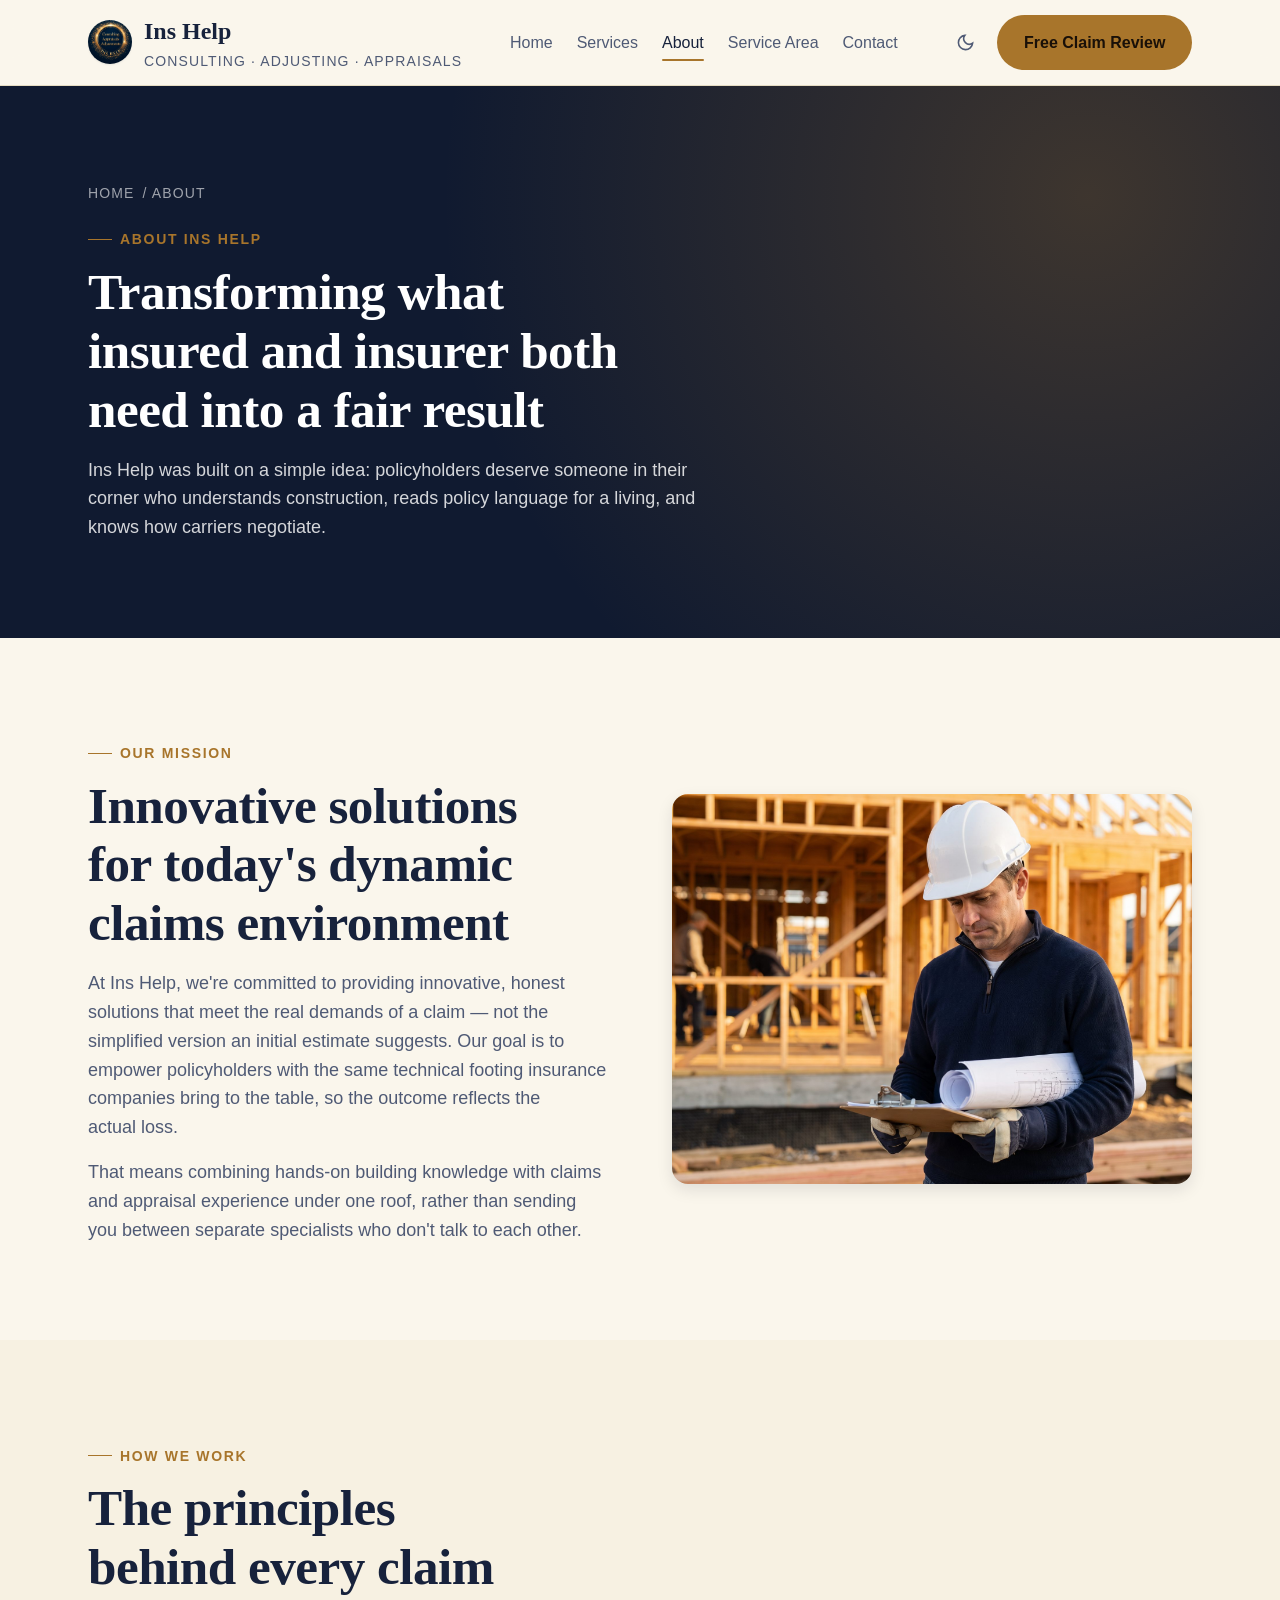
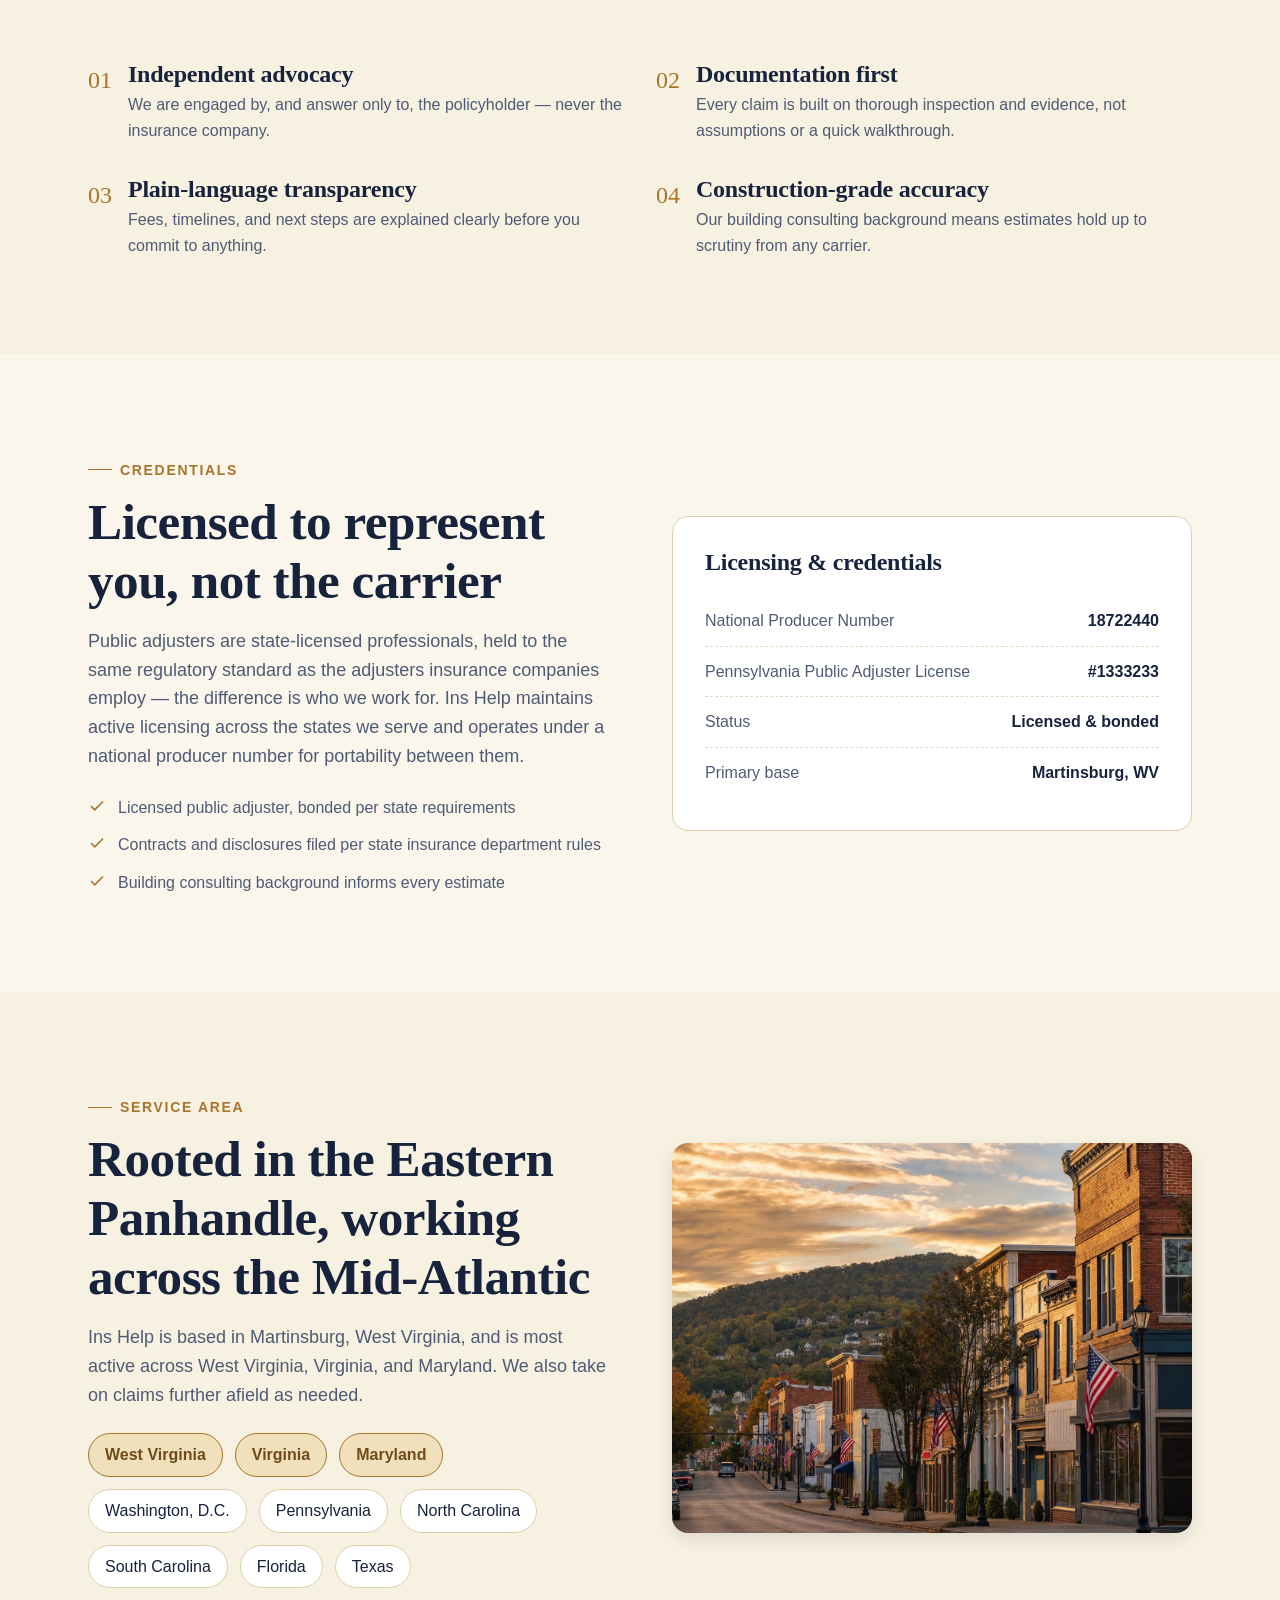
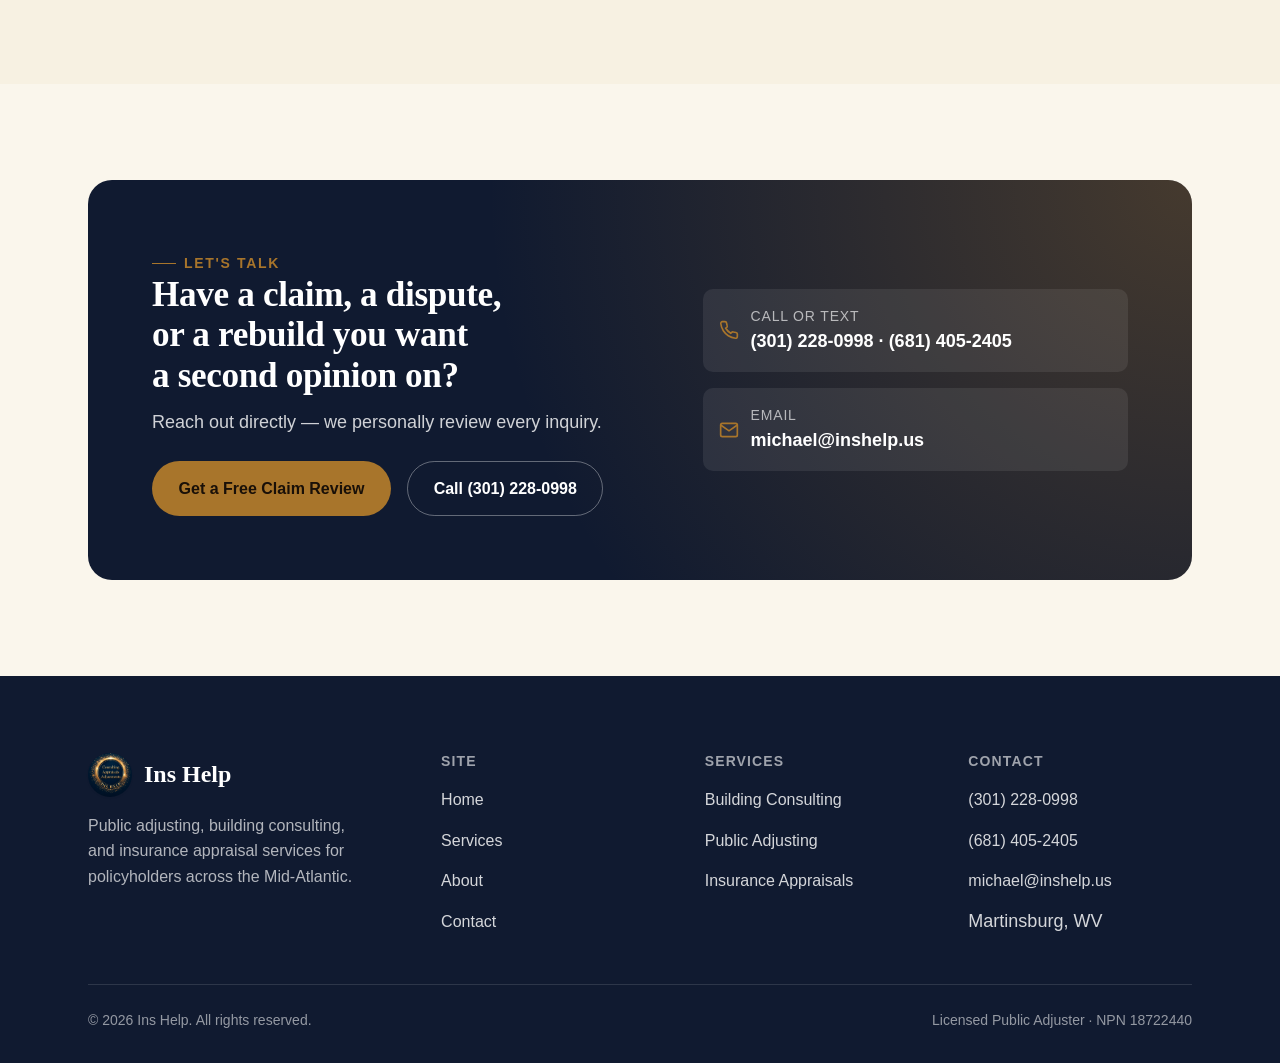
==== about.html @ 48c74c1e "Initial Ins Help site build" ====
<!doctype html>
<html lang="en">
<head>
<meta charset="UTF-8" />
<meta name="viewport" content="width=device-width, initial-scale=1.0" />
<title>About Ins Help | Public Adjuster Serving the Mid-Atlantic</title>
<meta name="description" content="Ins Help is a licensed public adjusting, building consulting, and insurance appraisal firm based in Martinsburg, WV, representing policyholders across the Mid-Atlantic." />
<link rel="icon" href="./assets/images/logo-badge.jpg" />
<link rel="preconnect" href="https://api.fontshare.com" />
<link href="https://api.fontshare.com/v2/css?f[]=zodiak@400,500,600,700&f[]=general-sans@400,500,600,700&display=swap" rel="stylesheet" />
<link rel="stylesheet" href="./base.css" />
<link rel="stylesheet" href="./style.css" />
</head>
<body>
<a class="sr-only" href="#main">Skip to content</a>

<header class="header">
  <div class="container header-inner">
    <a href="./index.html" class="brand">
      <span class="brand-mark"><img src="./assets/images/logo-badge.jpg" alt="Ins Help logo" width="44" height="44" /></span>
      <span class="brand-word">Ins Help<span>Consulting · Adjusting · Appraisals</span></span>
    </a>
    <nav class="nav" aria-label="Primary">
      <ul class="nav-links">
        <li><a href="./index.html">Home</a></li>
        <li><a href="./services.html">Services</a></li>
        <li><a href="./about.html" aria-current="page">About</a></li>
        <li><a href="./about.html#service-area">Service Area</a></li>
        <li><a href="./contact.html">Contact</a></li>
      </ul>
    </nav>
    <div class="header-actions">
      <button class="icon-btn" data-theme-toggle aria-label="Switch theme"></button>
      <a href="./contact.html" class="btn btn--primary btn--primary-desktop">Free Claim Review</a>
      <button class="icon-btn nav-toggle" data-nav-toggle aria-label="Open menu">
        <svg viewBox="0 0 24 24" fill="none" stroke="currentColor" stroke-width="2" stroke-linecap="round"><path d="M3 6h18M3 12h18M3 18h18"/></svg>
      </button>
    </div>
  </div>
</header>

<div class="mobile-panel" data-mobile-panel>
  <div class="mobile-panel-top">
    <span class="brand"><span class="brand-mark"><img src="./assets/images/logo-badge.jpg" alt="" width="44" height="44" /></span> Ins Help</span>
    <button class="icon-btn" data-mobile-close aria-label="Close menu">
      <svg viewBox="0 0 24 24" fill="none" stroke="currentColor" stroke-width="2" stroke-linecap="round"><path d="M18 6 6 18M6 6l12 12"/></svg>
    </button>
  </div>
  <a href="./index.html">Home</a>
  <a href="./services.html">Services</a>
  <a href="./about.html">About</a>
  <a href="./about.html#service-area">Service Area</a>
  <a href="./contact.html">Contact</a>
  <a href="./contact.html" class="btn btn--primary btn--block">Free Claim Review</a>
</div>

<main id="main">

  <section class="page-hero">
    <div class="container">
      <div class="breadcrumb"><a href="./index.html">Home</a> / About</div>
      <span class="eyebrow">About Ins Help</span>
      <h1>Transforming what insured and insurer both need into a fair result</h1>
      <p>Ins Help was built on a simple idea: policyholders deserve someone in their corner who understands construction, reads policy language for a living, and knows how carriers negotiate.</p>
    </div>
  </section>

  <!-- Mission -->
  <section>
    <div class="container">
      <div class="split">
        <div class="split-body" data-reveal>
          <span class="eyebrow">Our mission</span>
          <h2 class="section-title">Innovative solutions for today's dynamic claims environment</h2>
          <p class="text-muted" style="margin-top: var(--space-4);">At Ins Help, we're committed to providing innovative, honest solutions that meet the real demands of a claim — not the simplified version an initial estimate suggests. Our goal is to empower policyholders with the same technical footing insurance companies bring to the table, so the outcome reflects the actual loss.</p>
          <p class="text-muted" style="margin-top: var(--space-4);">That means combining hands-on building knowledge with claims and appraisal experience under one roof, rather than sending you between separate specialists who don't talk to each other.</p>
        </div>
        <div class="split-media" data-reveal>
          <img src="./assets/images/service-consulting.jpg" alt="Building consultant reviewing blueprints at a residential construction site" loading="lazy" />
        </div>
      </div>
    </div>
  </section>

  <!-- Values -->
  <section class="section--offset">
    <div class="container">
      <div class="section-head" data-reveal>
        <span class="eyebrow">How we work</span>
        <h2 class="section-title">The principles behind every claim</h2>
      </div>
      <div class="grid grid--2">
        <div class="value-item" data-reveal>
          <span class="num">01</span>
          <div>
            <h3 class="card-title">Independent advocacy</h3>
            <p>We are engaged by, and answer only to, the policyholder — never the insurance company.</p>
          </div>
        </div>
        <div class="value-item" data-reveal>
          <span class="num">02</span>
          <div>
            <h3 class="card-title">Documentation first</h3>
            <p>Every claim is built on thorough inspection and evidence, not assumptions or a quick walkthrough.</p>
          </div>
        </div>
        <div class="value-item" data-reveal>
          <span class="num">03</span>
          <div>
            <h3 class="card-title">Plain-language transparency</h3>
            <p>Fees, timelines, and next steps are explained clearly before you commit to anything.</p>
          </div>
        </div>
        <div class="value-item" data-reveal>
          <span class="num">04</span>
          <div>
            <h3 class="card-title">Construction-grade accuracy</h3>
            <p>Our building consulting background means estimates hold up to scrutiny from any carrier.</p>
          </div>
        </div>
      </div>
    </div>
  </section>

  <!-- Credentials -->
  <section>
    <div class="container">
      <div class="split reverse">
        <div class="split-media" data-reveal>
          <div class="credential-card">
            <h3 class="card-title">Licensing &amp; credentials</h3>
            <dl>
              <div class="credential-row"><dt>National Producer Number</dt><dd>18722440</dd></div>
              <div class="credential-row"><dt>Pennsylvania Public Adjuster License</dt><dd>#1333233</dd></div>
              <div class="credential-row"><dt>Status</dt><dd>Licensed &amp; bonded</dd></div>
              <div class="credential-row"><dt>Primary base</dt><dd>Martinsburg, WV</dd></div>
            </dl>
          </div>
        </div>
        <div class="split-body" data-reveal>
          <span class="eyebrow">Credentials</span>
          <h2 class="section-title">Licensed to represent you, not the carrier</h2>
          <p class="text-muted" style="margin-top: var(--space-4);">Public adjusters are state-licensed professionals, held to the same regulatory standard as the adjusters insurance companies employ — the difference is who we work for. Ins Help maintains active licensing across the states we serve and operates under a national producer number for portability between them.</p>
          <ul>
            <li><svg viewBox="0 0 24 24" fill="none" stroke="currentColor" stroke-width="2.2"><path d="M20 6 9 17l-5-5"/></svg> Licensed public adjuster, bonded per state requirements</li>
            <li><svg viewBox="0 0 24 24" fill="none" stroke="currentColor" stroke-width="2.2"><path d="M20 6 9 17l-5-5"/></svg> Contracts and disclosures filed per state insurance department rules</li>
            <li><svg viewBox="0 0 24 24" fill="none" stroke="currentColor" stroke-width="2.2"><path d="M20 6 9 17l-5-5"/></svg> Building consulting background informs every estimate</li>
          </ul>
        </div>
      </div>
    </div>
  </section>

  <!-- Service area -->
  <section class="section--offset" id="service-area">
    <div class="container">
      <div class="split">
        <div class="split-body" data-reveal>
          <span class="eyebrow">Service area</span>
          <h2 class="section-title">Rooted in the Eastern Panhandle, working across the Mid-Atlantic</h2>
          <p class="text-muted" style="margin-top: var(--space-4);">Ins Help is based in Martinsburg, West Virginia, and is most active across West Virginia, Virginia, and Maryland. We also take on claims further afield as needed.</p>
          <div class="area-pills" style="margin-top: var(--space-6);">
            <span class="area-pill area-pill--primary">West Virginia</span>
            <span class="area-pill area-pill--primary">Virginia</span>
            <span class="area-pill area-pill--primary">Maryland</span>
            <span class="area-pill">Washington, D.C.</span>
            <span class="area-pill">Pennsylvania</span>
            <span class="area-pill">North Carolina</span>
            <span class="area-pill">South Carolina</span>
            <span class="area-pill">Florida</span>
            <span class="area-pill">Texas</span>
          </div>
        </div>
        <div class="split-media" data-reveal>
          <img src="./assets/images/about-town.jpg" alt="Historic Main Street in the Eastern Panhandle of West Virginia at golden hour" loading="lazy" />
        </div>
      </div>
    </div>
  </section>

  <!-- CTA banner -->
  <section>
    <div class="container">
      <div class="cta-banner" data-reveal>
        <div>
          <span class="eyebrow">Let's talk</span>
          <h2>Have a claim, a dispute, or a rebuild you want a second opinion on?</h2>
          <p>Reach out directly — we personally review every inquiry.</p>
          <div class="cta-actions">
            <a href="./contact.html" class="btn btn--primary">Get a Free Claim Review</a>
            <a href="tel:+13012280998" class="btn btn--on-dark">Call (301) 228-0998</a>
          </div>
        </div>
        <div class="cta-contacts">
          <div class="cta-contact">
            <svg viewBox="0 0 24 24" fill="none" stroke="currentColor" stroke-width="2"><path d="M22 16.92v3a2 2 0 0 1-2.18 2 19.8 19.8 0 0 1-8.63-3.07 19.5 19.5 0 0 1-6-6 19.8 19.8 0 0 1-3.07-8.67A2 2 0 0 1 4.11 2h3a2 2 0 0 1 2 1.72c.13 1 .36 1.98.68 2.92a2 2 0 0 1-.45 2.11L8.09 9.91a16 16 0 0 0 6 6l1.16-1.16a2 2 0 0 1 2.11-.45c.94.32 1.92.55 2.92.68A2 2 0 0 1 22 16.92Z"/></svg>
            <div><div class="lbl">Call or text</div><div class="val">(301) 228-0998 · (681) 405-2405</div></div>
          </div>
          <div class="cta-contact">
            <svg viewBox="0 0 24 24" fill="none" stroke="currentColor" stroke-width="2"><rect x="2" y="4" width="20" height="16" rx="2"/><path d="m22 6-10 7L2 6"/></svg>
            <div><div class="lbl">Email</div><div class="val">michael@inshelp.us</div></div>
          </div>
        </div>
      </div>
    </div>
  </section>

</main>

<footer class="footer">
  <div class="container">
    <div class="footer-grid">
      <div class="footer-brand">
        <span class="brand"><span class="brand-mark"><img src="./assets/images/logo-badge.jpg" alt="" width="44" height="44" /></span> Ins Help</span>
        <p>Public adjusting, building consulting, and insurance appraisal services for policyholders across the Mid-Atlantic.</p>
      </div>
      <div>
        <h4>Site</h4>
        <ul>
          <li><a href="./index.html">Home</a></li>
          <li><a href="./services.html">Services</a></li>
          <li><a href="./about.html">About</a></li>
          <li><a href="./contact.html">Contact</a></li>
        </ul>
      </div>
      <div>
        <h4>Services</h4>
        <ul>
          <li><a href="./services.html#consulting">Building Consulting</a></li>
          <li><a href="./services.html#adjusting">Public Adjusting</a></li>
          <li><a href="./services.html#appraisals">Insurance Appraisals</a></li>
        </ul>
      </div>
      <div>
        <h4>Contact</h4>
        <ul>
          <li><a href="tel:+13012280998">(301) 228-0998</a></li>
          <li><a href="tel:+16814052405">(681) 405-2405</a></li>
          <li><a href="mailto:michael@inshelp.us">michael@inshelp.us</a></li>
          <li>Martinsburg, WV</li>
        </ul>
      </div>
    </div>
    <div class="footer-bottom">
      <span>© <span data-year></span> Ins Help. All rights reserved.</span>
      <span>Licensed Public Adjuster · NPN 18722440</span>
    </div>
  </div>
</footer>

<script src="./app.js"></script>
</body>
</html>
---- base.css ----
/* base.css — reset + foundational element rules */
*,
*::before,
*::after {
  box-sizing: border-box;
  margin: 0;
  padding: 0;
}

html {
  -moz-text-size-adjust: none;
  -webkit-text-size-adjust: none;
  text-size-adjust: none;
  -webkit-font-smoothing: antialiased;
  -moz-osx-font-smoothing: grayscale;
  text-rendering: optimizeLegibility;
  scroll-behavior: smooth;
  hanging-punctuation: first last;
  scroll-padding-top: var(--space-24);
}

body {
  min-height: 100dvh;
  line-height: 1.6;
  font-family: var(--font-body, sans-serif);
  font-size: var(--text-base);
  color: var(--color-text);
  background-color: var(--color-bg);
}

img,
picture,
video,
canvas,
svg {
  display: block;
  max-width: 100%;
  height: auto;
}
ul[role='list'],
ol[role='list'] {
  list-style: none;
}
input,
button,
textarea,
select {
  font: inherit;
  color: inherit;
}

h1,
h2,
h3,
h4,
h5,
h6 {
  text-wrap: balance;
  line-height: 1.15;
}
p,
li,
figcaption {
  text-wrap: pretty;
}

::selection {
  background: oklch(from var(--color-primary) l c h / 0.25);
  color: var(--color-text);
}

:focus-visible {
  outline: 2px solid var(--color-primary);
  outline-offset: 3px;
  border-radius: var(--radius-sm);
}

@media (prefers-reduced-motion: reduce) {
  *,
  *::before,
  *::after {
    animation-duration: 0.01ms !important;
    animation-iteration-count: 1 !important;
    transition-duration: 0.01ms !important;
    scroll-behavior: auto !important;
  }
}

button {
  cursor: pointer;
  background: none;
  border: none;
}
table {
  border-collapse: collapse;
  width: 100%;
}

a,
button,
[role='button'],
[role='link'],
input,
textarea,
select {
  transition:
    color var(--transition-interactive),
    background var(--transition-interactive),
    border-color var(--transition-interactive),
    box-shadow var(--transition-interactive);
}

.sr-only {
  position: absolute;
  width: 1px;
  height: 1px;
  padding: 0;
  margin: -1px;
  overflow: hidden;
  clip: rect(0, 0, 0, 0);
  white-space: nowrap;
  border-width: 0;
}
---- style.css ----
/* ==========================================================================
   Ins Help — Design Tokens
   ========================================================================== */

:root {
  /* Type scale */
  --text-xs: clamp(0.75rem, 0.7rem + 0.25vw, 0.875rem);
  --text-sm: clamp(0.875rem, 0.8rem + 0.35vw, 1rem);
  --text-base: clamp(1rem, 0.95rem + 0.25vw, 1.125rem);
  --text-lg: clamp(1.125rem, 1rem + 0.75vw, 1.5rem);
  --text-xl: clamp(1.5rem, 1.2rem + 1.25vw, 2.25rem);
  --text-2xl: clamp(2rem, 1.2rem + 2.5vw, 3.25rem);
  --text-3xl: clamp(2.5rem, 1rem + 4vw, 4.5rem);
  --text-hero: clamp(2.75rem, 1rem + 5.5vw, 5.5rem);

  /* Spacing (4px system) */
  --space-1: 0.25rem;
  --space-2: 0.5rem;
  --space-3: 0.75rem;
  --space-4: 1rem;
  --space-5: 1.25rem;
  --space-6: 1.5rem;
  --space-8: 2rem;
  --space-10: 2.5rem;
  --space-12: 3rem;
  --space-16: 4rem;
  --space-20: 5rem;
  --space-24: 6rem;
  --space-32: 8rem;

  --radius-sm: 0.375rem;
  --radius-md: 0.625rem;
  --radius-lg: 1rem;
  --radius-xl: 1.5rem;
  --radius-full: 9999px;

  --transition-interactive: 180ms cubic-bezier(0.16, 1, 0.3, 1);
  --ease-out: cubic-bezier(0.16, 1, 0.3, 1);

  --content-narrow: 640px;
  --content-default: 960px;
  --content-wide: 1200px;
  --content-full: 100%;

  --font-display: 'Zodiak', 'Georgia', serif;
  --font-body: 'General Sans', 'Helvetica Neue', sans-serif;
}

/* ---------- Light mode (default) — warm cream + navy + gold ---------- */
:root,
[data-theme='light'] {
  --color-bg: #faf6ec;
  --color-surface: #ffffff;
  --color-surface-2: #f7f1e2;
  --color-surface-offset: #f1e9d5;
  --color-surface-offset-2: #ebe1c8;
  --color-surface-dynamic: #e3d8b9;
  --color-divider: #e6dcc2;
  --color-border: #ddd0ac;

  --color-text: #17223c;
  --color-text-muted: #4f5a75;
  --color-text-faint: #94a0ba;
  --color-text-inverse: #faf6ec;

  --color-navy: #101a30;
  --color-navy-2: #16233f;
  --color-navy-soft: #223256;

  --color-primary: #a8752b;
  --color-primary-hover: #8b5f20;
  --color-primary-active: #6f4b19;
  --color-primary-highlight: #f0e0bc;

  --color-success: #3f7a4c;
  --color-success-highlight: #d7e6d5;
  --color-warning: #a1531f;
  --color-warning-highlight: #ecdac6;
  --color-error: #a13131;
  --color-error-highlight: #ecd2d2;

  --shadow-sm: 0 1px 2px oklch(0.2 0.03 260 / 0.08);
  --shadow-md: 0 6px 16px oklch(0.2 0.03 260 / 0.1);
  --shadow-lg: 0 16px 40px oklch(0.15 0.03 260 / 0.16);
}

/* ---------- Dark mode ---------- */
[data-theme='dark'] {
  --color-bg: #0d1424;
  --color-surface: #131c31;
  --color-surface-2: #17213a;
  --color-surface-offset: #1c2740;
  --color-surface-offset-2: #212c47;
  --color-surface-dynamic: #2a3557;
  --color-divider: #263250;
  --color-border: #2e3b5c;

  --color-text: #ece5d2;
  --color-text-muted: #a7b0c9;
  --color-text-faint: #6c7594;
  --color-text-inverse: #101a30;

  --color-navy: #0a1120;
  --color-navy-2: #0f1830;
  --color-navy-soft: #1a2646;

  --color-primary: #dcac52;
  --color-primary-hover: #e9bf70;
  --color-primary-active: #f3d18b;
  --color-primary-highlight: #3a3320;

  --color-success: #7fbb84;
  --color-success-highlight: #223423;
  --color-warning: #d68f56;
  --color-warning-highlight: #3a2a1b;
  --color-error: #d9807f;
  --color-error-highlight: #3a2222;

  --shadow-sm: 0 1px 2px oklch(0 0 0 / 0.3);
  --shadow-md: 0 6px 16px oklch(0 0 0 / 0.35);
  --shadow-lg: 0 20px 48px oklch(0 0 0 / 0.5);
}

@media (prefers-color-scheme: dark) {
  :root:not([data-theme='light']) {
    --color-bg: #0d1424;
    --color-surface: #131c31;
    --color-surface-2: #17213a;
    --color-surface-offset: #1c2740;
    --color-surface-offset-2: #212c47;
    --color-surface-dynamic: #2a3557;
    --color-divider: #263250;
    --color-border: #2e3b5c;
    --color-text: #ece5d2;
    --color-text-muted: #a7b0c9;
    --color-text-faint: #6c7594;
    --color-text-inverse: #101a30;
    --color-navy: #0a1120;
    --color-navy-2: #0f1830;
    --color-navy-soft: #1a2646;
    --color-primary: #dcac52;
    --color-primary-hover: #e9bf70;
    --color-primary-active: #f3d18b;
    --color-primary-highlight: #3a3320;
    --shadow-sm: 0 1px 2px oklch(0 0 0 / 0.3);
    --shadow-md: 0 6px 16px oklch(0 0 0 / 0.35);
    --shadow-lg: 0 20px 48px oklch(0 0 0 / 0.5);
  }
}

/* ==========================================================================
   Base typography
   ========================================================================== */

body {
  background-color: var(--color-bg);
  color: var(--color-text);
}

h1,
h2,
h3 {
  font-family: var(--font-display);
  color: var(--color-text);
  font-weight: 550;
  letter-spacing: -0.01em;
}

.eyebrow {
  display: inline-flex;
  align-items: center;
  gap: var(--space-2);
  font-size: var(--text-xs);
  font-weight: 600;
  letter-spacing: 0.12em;
  text-transform: uppercase;
  color: var(--color-primary);
}
.eyebrow::before {
  content: '';
  width: 1.5rem;
  height: 1px;
  background: var(--color-primary);
}

p {
  max-width: 62ch;
}

.text-muted {
  color: var(--color-text-muted);
}

a {
  color: inherit;
  text-decoration: none;
}

.container {
  width: 100%;
  max-width: var(--content-wide);
  margin-inline: auto;
  padding-inline: clamp(var(--space-5), 5vw, var(--space-12));
}

.container--narrow {
  max-width: var(--content-default);
}

section {
  padding-block: clamp(var(--space-16), 8vw, var(--space-24));
}

.section-head {
  max-width: 44rem;
  margin-bottom: clamp(var(--space-10), 5vw, var(--space-16));
}
.section-head--center {
  margin-inline: auto;
  text-align: center;
}

h2.section-title {
  font-size: var(--text-2xl);
  margin-top: var(--space-3);
}

h3.card-title {
  font-size: var(--text-lg);
  font-family: var(--font-display);
}

/* ==========================================================================
   Buttons
   ========================================================================== */

.btn {
  display: inline-flex;
  align-items: center;
  justify-content: center;
  gap: var(--space-2);
  padding: 0.85rem 1.6rem;
  border-radius: var(--radius-full);
  font-size: var(--text-sm);
  font-weight: 600;
  white-space: nowrap;
  border: 1px solid transparent;
  min-height: 44px;
}

.btn--primary {
  background: var(--color-primary);
  color: #191008;
}
.btn--primary:hover {
  background: var(--color-primary-hover);
  color: #fff;
}

.btn--ghost {
  background: transparent;
  border-color: color-mix(in oklab, var(--color-text) 25%, transparent);
  color: var(--color-text);
}
.btn--ghost:hover {
  background: color-mix(in oklab, var(--color-text) 6%, transparent);
  border-color: var(--color-text);
}

.btn--on-dark {
  border-color: color-mix(in oklab, #fff 35%, transparent);
  color: #fff;
}
.btn--on-dark:hover {
  background: color-mix(in oklab, #fff 12%, transparent);
  border-color: #fff;
}

.btn--block {
  width: 100%;
}

/* ==========================================================================
   Header
   ========================================================================== */

.header {
  position: sticky;
  top: 0;
  z-index: 50;
  background: color-mix(in oklab, var(--color-bg) 88%, transparent);
  backdrop-filter: blur(14px);
  border-bottom: 1px solid var(--color-divider);
  transition:
    transform 0.3s var(--ease-out),
    box-shadow 0.3s var(--ease-out);
}
.header--hidden {
  transform: translateY(-100%);
}
.header--scrolled {
  box-shadow: var(--shadow-sm);
}

.header-inner {
  display: flex;
  align-items: center;
  justify-content: space-between;
  gap: var(--space-6);
  padding-block: var(--space-3);
}

.brand {
  display: flex;
  align-items: center;
  gap: var(--space-3);
  font-family: var(--font-display);
  font-weight: 600;
  font-size: var(--text-lg);
  flex-shrink: 0;
}
.brand-mark {
  width: 44px;
  height: 44px;
  border-radius: 50%;
  overflow: hidden;
  flex-shrink: 0;
  box-shadow: var(--shadow-sm);
}
.brand-mark img {
  width: 100%;
  height: 100%;
  object-fit: cover;
}
.brand-word span {
  display: block;
  font-family: var(--font-body);
  font-weight: 500;
  font-size: var(--text-xs);
  letter-spacing: 0.08em;
  text-transform: uppercase;
  color: var(--color-text-muted);
}

.nav {
  display: flex;
  align-items: center;
  gap: var(--space-8);
}
.nav-links {
  display: flex;
  align-items: center;
  gap: var(--space-6);
  list-style: none;
}
.nav-links a {
  font-size: var(--text-sm);
  font-weight: 500;
  color: var(--color-text-muted);
  padding-block: var(--space-2);
  position: relative;
}
.nav-links a:hover,
.nav-links a[aria-current='page'] {
  color: var(--color-text);
}
.nav-links a[aria-current='page']::after {
  content: '';
  position: absolute;
  left: 0;
  right: 0;
  bottom: -2px;
  height: 2px;
  border-radius: var(--radius-full);
  background: var(--color-primary);
}

.header-actions {
  display: flex;
  align-items: center;
  gap: var(--space-3);
}

.icon-btn {
  display: inline-flex;
  align-items: center;
  justify-content: center;
  width: 40px;
  height: 40px;
  border-radius: var(--radius-full);
  color: var(--color-text-muted);
}
.icon-btn:hover {
  background: color-mix(in oklab, var(--color-text) 8%, transparent);
  color: var(--color-text);
}
.icon-btn svg {
  width: 19px;
  height: 19px;
}

.nav-toggle {
  display: none;
}

.mobile-panel {
  display: none;
  position: fixed;
  inset: 0;
  z-index: 60;
  background: var(--color-bg);
  padding: var(--space-6);
  flex-direction: column;
  gap: var(--space-2);
}
.mobile-panel.is-open {
  display: flex;
}
.mobile-panel-top {
  display: flex;
  align-items: center;
  justify-content: space-between;
  margin-bottom: var(--space-8);
}
.mobile-panel a {
  font-family: var(--font-display);
  font-size: var(--text-xl);
  padding-block: var(--space-3);
  border-bottom: 1px solid var(--color-divider);
  color: var(--color-text);
}
.mobile-panel .btn {
  margin-top: var(--space-6);
}

@media (max-width: 880px) {
  .nav-links {
    display: none;
  }
  .header-actions .btn--primary-desktop {
    display: none;
  }
  .nav-toggle {
    display: inline-flex;
  }
}

/* ==========================================================================
   Hero
   ========================================================================== */

.hero {
  position: relative;
  display: flex;
  align-items: center;
  min-height: 88vh;
  overflow: hidden;
  color: #fff;
}
.hero-media {
  position: absolute;
  inset: 0;
  z-index: 0;
}
.hero-media img {
  width: 100%;
  height: 100%;
  object-fit: cover;
  object-position: center 35%;
}
.hero-media::after {
  content: '';
  position: absolute;
  inset: 0;
  background: linear-gradient(
    100deg,
    color-mix(in oklab, var(--color-navy) 92%, black) 0%,
    color-mix(in oklab, var(--color-navy) 78%, transparent) 42%,
    color-mix(in oklab, var(--color-navy) 25%, transparent) 78%
  );
}
.hero-content {
  position: relative;
  z-index: 1;
  padding-block: clamp(var(--space-20), 12vw, var(--space-32));
  max-width: 46rem;
}
.hero .eyebrow {
  color: var(--color-primary);
}
.hero h1 {
  font-size: var(--text-hero);
  margin-top: var(--space-4);
  line-height: 1.05;
}
.hero h1 em {
  font-style: italic;
  color: var(--color-primary);
}
.hero p.lede {
  font-size: var(--text-lg);
  color: color-mix(in oklab, #fff 88%, transparent);
  margin-top: var(--space-6);
  max-width: 38rem;
}
.hero-actions {
  display: flex;
  flex-wrap: wrap;
  gap: var(--space-4);
  margin-top: var(--space-10);
}

.trust-bar {
  border-bottom: 1px solid var(--color-divider);
  background: var(--color-surface-2);
}
.trust-list {
  display: flex;
  flex-wrap: wrap;
  gap: var(--space-8);
  justify-content: center;
  padding-block: var(--space-6);
  list-style: none;
}
.trust-list li {
  display: flex;
  align-items: center;
  gap: var(--space-2);
  font-size: var(--text-sm);
  font-weight: 500;
  color: var(--color-text-muted);
}
.trust-list svg {
  width: 18px;
  height: 18px;
  color: var(--color-primary);
  flex-shrink: 0;
}

/* ==========================================================================
   Page hero (interior pages)
   ========================================================================== */

.page-hero {
  background: var(--color-navy);
  color: #fff;
  padding-block: clamp(var(--space-16), 8vw, var(--space-24));
  position: relative;
  overflow: hidden;
}
.page-hero::before {
  content: '';
  position: absolute;
  inset: 0;
  background-image: radial-gradient(
    circle at 85% 20%,
    color-mix(in oklab, var(--color-primary) 30%, transparent),
    transparent 55%
  );
}
.page-hero .container {
  position: relative;
}
.page-hero .eyebrow {
  color: var(--color-primary);
}
.page-hero h1 {
  color: #fff;
  font-size: var(--text-2xl);
  margin-top: var(--space-3);
  max-width: 36rem;
}
.page-hero p {
  color: color-mix(in oklab, #fff 82%, transparent);
  margin-top: var(--space-4);
  max-width: 40rem;
}
.breadcrumb {
  display: flex;
  gap: var(--space-2);
  font-size: var(--text-xs);
  color: color-mix(in oklab, #fff 60%, transparent);
  text-transform: uppercase;
  letter-spacing: 0.08em;
  margin-bottom: var(--space-4);
}

/* ==========================================================================
   Grid / cards
   ========================================================================== */

.grid {
  display: grid;
  gap: var(--space-8);
}
.grid--3 {
  grid-template-columns: repeat(3, 1fr);
}
.grid--2 {
  grid-template-columns: repeat(2, 1fr);
}
.grid--4 {
  grid-template-columns: repeat(4, 1fr);
}
@media (max-width: 960px) {
  .grid--3,
  .grid--4 {
    grid-template-columns: repeat(2, 1fr);
  }
}
@media (max-width: 640px) {
  .grid--2,
  .grid--3,
  .grid--4 {
    grid-template-columns: 1fr;
  }
}

.service-card {
  background: var(--color-surface);
  border: 1px solid var(--color-border);
  border-radius: var(--radius-lg);
  padding: clamp(var(--space-6), 3vw, var(--space-8));
  display: flex;
  flex-direction: column;
  gap: var(--space-4);
  box-shadow: var(--shadow-sm);
  transition:
    transform var(--transition-interactive),
    box-shadow var(--transition-interactive);
}
.service-card:hover {
  transform: translateY(-4px);
  box-shadow: var(--shadow-md);
}
.service-icon {
  width: 56px;
  height: 56px;
  border-radius: var(--radius-md);
  display: flex;
  align-items: center;
  justify-content: center;
  background: var(--color-primary-highlight);
  color: var(--color-primary-active);
}
.service-icon svg {
  width: 28px;
  height: 28px;
}
.service-card p {
  color: var(--color-text-muted);
  font-size: var(--text-sm);
}
.service-card .card-link {
  margin-top: auto;
  display: inline-flex;
  align-items: center;
  gap: var(--space-2);
  font-size: var(--text-sm);
  font-weight: 600;
  color: var(--color-primary);
}
.service-card .card-link svg {
  width: 16px;
  height: 16px;
  transition: transform var(--transition-interactive);
}
.service-card:hover .card-link svg {
  transform: translateX(3px);
}

/* Feature split (image + text alternating) */
.split {
  display: grid;
  grid-template-columns: 1fr 1fr;
  gap: clamp(var(--space-8), 6vw, var(--space-16));
  align-items: center;
}
.split.reverse .split-media {
  order: 2;
}
.split-media img {
  border-radius: var(--radius-lg);
  box-shadow: var(--shadow-md);
  width: 100%;
  aspect-ratio: 4 / 3;
  object-fit: cover;
}
.split-body ul {
  list-style: none;
  display: flex;
  flex-direction: column;
  gap: var(--space-3);
  margin-top: var(--space-6);
}
.split-body li {
  display: flex;
  gap: var(--space-3);
  align-items: flex-start;
  font-size: var(--text-sm);
  color: var(--color-text-muted);
}
.split-body li svg {
  width: 18px;
  height: 18px;
  color: var(--color-primary);
  flex-shrink: 0;
  margin-top: 2px;
}
@media (max-width: 800px) {
  .split {
    grid-template-columns: 1fr;
  }
  .split.reverse .split-media {
    order: 0;
  }
}

/* Process steps */
.steps {
  display: grid;
  grid-template-columns: repeat(4, 1fr);
  gap: var(--space-6);
  counter-reset: step;
}
@media (max-width: 900px) {
  .steps {
    grid-template-columns: repeat(2, 1fr);
  }
}
@media (max-width: 560px) {
  .steps {
    grid-template-columns: 1fr;
  }
}
.step {
  position: relative;
  padding-top: var(--space-8);
}
.step::before {
  counter-increment: step;
  content: counter(step, decimal-leading-zero);
  font-family: var(--font-display);
  font-size: var(--text-xl);
  color: var(--color-primary);
  display: block;
  margin-bottom: var(--space-3);
}
.step h3 {
  font-size: var(--text-base);
  font-family: var(--font-body);
  font-weight: 600;
  margin-bottom: var(--space-2);
}
.step p {
  font-size: var(--text-sm);
  color: var(--color-text-muted);
}

/* Stat strip */
.stats {
  display: grid;
  grid-template-columns: repeat(4, 1fr);
  gap: var(--space-6);
  text-align: center;
}
@media (max-width: 700px) {
  .stats {
    grid-template-columns: repeat(2, 1fr);
  }
}
.stat .num {
  font-family: var(--font-display);
  font-size: var(--text-2xl);
  color: var(--color-primary);
}
.stat .label {
  font-size: var(--text-sm);
  color: var(--color-text-muted);
  margin-top: var(--space-1);
}

/* Section variants */
.section--offset {
  background: var(--color-surface-2);
}
.section--navy {
  background: var(--color-navy);
  color: #fff;
}
.section--navy h2,
.section--navy h3 {
  color: #fff;
}
.section--navy p {
  color: color-mix(in oklab, #fff 78%, transparent);
}

/* Service area pills */
.area-pills {
  display: flex;
  flex-wrap: wrap;
  gap: var(--space-3);
}
.area-pill {
  display: inline-flex;
  align-items: center;
  gap: var(--space-2);
  padding: var(--space-2) var(--space-4);
  border-radius: var(--radius-full);
  border: 1px solid var(--color-border);
  font-size: var(--text-sm);
  font-weight: 500;
  background: var(--color-surface);
}
.area-pill--primary {
  border-color: var(--color-primary);
  color: var(--color-primary-active);
  background: var(--color-primary-highlight);
  font-weight: 700;
}

/* FAQ */
.faq {
  display: flex;
  flex-direction: column;
  gap: var(--space-3);
  max-width: var(--content-default);
}
.faq-item {
  border: 1px solid var(--color-border);
  border-radius: var(--radius-md);
  background: var(--color-surface);
  overflow: hidden;
}
.faq-q {
  width: 100%;
  display: flex;
  align-items: center;
  justify-content: space-between;
  gap: var(--space-4);
  padding: var(--space-5) var(--space-6);
  font-weight: 600;
  text-align: left;
  font-size: var(--text-base);
}
.faq-q svg {
  width: 20px;
  height: 20px;
  flex-shrink: 0;
  transition: transform var(--transition-interactive);
  color: var(--color-primary);
}
.faq-item[open] .faq-q svg {
  transform: rotate(45deg);
}
.faq-a {
  padding: 0 var(--space-6) var(--space-5);
  color: var(--color-text-muted);
  font-size: var(--text-sm);
}

/* Credential card */
.credential-card {
  background: var(--color-surface);
  border: 1px solid var(--color-border);
  border-radius: var(--radius-lg);
  padding: var(--space-8);
  display: flex;
  flex-direction: column;
  gap: var(--space-5);
}
.credential-row {
  display: flex;
  justify-content: space-between;
  gap: var(--space-4);
  padding-block: var(--space-3);
  border-bottom: 1px dashed var(--color-divider);
  font-size: var(--text-sm);
}
.credential-row:last-child {
  border-bottom: none;
}
.credential-row dt {
  color: var(--color-text-muted);
}
.credential-row dd {
  font-weight: 600;
  text-align: right;
}

/* Values grid */
.value-item {
  display: flex;
  gap: var(--space-4);
}
.value-item .num {
  font-family: var(--font-display);
  font-size: var(--text-lg);
  color: var(--color-primary);
  flex-shrink: 0;
}
.value-item p {
  color: var(--color-text-muted);
  font-size: var(--text-sm);
  margin-top: var(--space-1);
}

/* CTA banner */
.cta-banner {
  position: relative;
  overflow: hidden;
  border-radius: var(--radius-xl);
  background: var(--color-navy);
  color: #fff;
  padding: clamp(var(--space-10), 6vw, var(--space-16));
  display: grid;
  grid-template-columns: 1.2fr 1fr;
  align-items: center;
  gap: var(--space-10);
}
.cta-banner::before {
  content: '';
  position: absolute;
  inset: 0;
  background: radial-gradient(
    circle at 100% 0%,
    color-mix(in oklab, var(--color-primary) 35%, transparent),
    transparent 60%
  );
}
.cta-banner > * {
  position: relative;
}
.cta-banner h2 {
  color: #fff;
  font-size: var(--text-xl);
}
.cta-banner p {
  color: color-mix(in oklab, #fff 80%, transparent);
  margin-top: var(--space-3);
}
.cta-actions {
  display: flex;
  flex-wrap: wrap;
  gap: var(--space-4);
  margin-top: var(--space-6);
}
.cta-contacts {
  display: flex;
  flex-direction: column;
  gap: var(--space-4);
}
.cta-contact {
  display: flex;
  align-items: center;
  gap: var(--space-3);
  padding: var(--space-4);
  border-radius: var(--radius-md);
  background: color-mix(in oklab, #fff 8%, transparent);
}
.cta-contact svg {
  width: 20px;
  height: 20px;
  color: var(--color-primary);
  flex-shrink: 0;
}
.cta-contact .lbl {
  font-size: var(--text-xs);
  text-transform: uppercase;
  letter-spacing: 0.06em;
  color: color-mix(in oklab, #fff 65%, transparent);
}
.cta-contact .val {
  font-weight: 600;
}
@media (max-width: 800px) {
  .cta-banner {
    grid-template-columns: 1fr;
  }
}

/* ==========================================================================
   Contact page
   ========================================================================== */

.contact-grid {
  display: grid;
  grid-template-columns: 1fr 1.1fr;
  gap: clamp(var(--space-8), 6vw, var(--space-16));
  align-items: start;
}
@media (max-width: 880px) {
  .contact-grid {
    grid-template-columns: 1fr;
  }
}
.contact-card {
  display: flex;
  align-items: flex-start;
  gap: var(--space-4);
  padding: var(--space-5) 0;
  border-bottom: 1px solid var(--color-divider);
}
.contact-card:last-child {
  border-bottom: none;
}
.contact-card svg {
  width: 22px;
  height: 22px;
  color: var(--color-primary);
  flex-shrink: 0;
  margin-top: 2px;
}
.contact-card .lbl {
  font-size: var(--text-xs);
  text-transform: uppercase;
  letter-spacing: 0.06em;
  color: var(--color-text-faint);
}
.contact-card .val {
  font-weight: 600;
  font-size: var(--text-base);
}
.contact-card .sub {
  font-size: var(--text-xs);
  color: var(--color-text-muted);
  margin-top: 2px;
}

.form-card {
  background: var(--color-surface);
  border: 1px solid var(--color-border);
  border-radius: var(--radius-lg);
  padding: clamp(var(--space-6), 4vw, var(--space-10));
  box-shadow: var(--shadow-sm);
}
.form-row {
  display: grid;
  grid-template-columns: 1fr 1fr;
  gap: var(--space-4);
}
@media (max-width: 560px) {
  .form-row {
    grid-template-columns: 1fr;
  }
}
.field {
  display: flex;
  flex-direction: column;
  gap: var(--space-2);
  margin-bottom: var(--space-5);
}
.field label {
  font-size: var(--text-xs);
  font-weight: 600;
  text-transform: uppercase;
  letter-spacing: 0.05em;
  color: var(--color-text-muted);
}
.field input,
.field select,
.field textarea {
  padding: var(--space-3) var(--space-4);
  border-radius: var(--radius-md);
  border: 1px solid var(--color-border);
  background: var(--color-surface-2);
  font-size: var(--text-sm);
  min-height: 44px;
}
.field textarea {
  min-height: 120px;
  resize: vertical;
}
.field input:focus,
.field select:focus,
.field textarea:focus {
  outline: none;
  border-color: var(--color-primary);
  background: var(--color-surface);
  box-shadow: 0 0 0 3px var(--color-primary-highlight);
}
.form-note {
  font-size: var(--text-xs);
  color: var(--color-text-faint);
  margin-top: var(--space-4);
}
.form-success {
  display: none;
  align-items: center;
  gap: var(--space-3);
  padding: var(--space-4) var(--space-5);
  border-radius: var(--radius-md);
  background: var(--color-success-highlight);
  color: var(--color-success);
  font-size: var(--text-sm);
  font-weight: 600;
  margin-bottom: var(--space-5);
}
.form-success.is-visible {
  display: flex;
}
.form-success svg {
  width: 20px;
  height: 20px;
  flex-shrink: 0;
}

/* Map placeholder */
.map-frame {
  border-radius: var(--radius-lg);
  overflow: hidden;
  border: 1px solid var(--color-border);
  box-shadow: var(--shadow-sm);
}
.map-frame iframe {
  width: 100%;
  height: 340px;
  border: 0;
  display: block;
}

/* ==========================================================================
   Footer
   ========================================================================== */

.footer {
  background: var(--color-navy);
  color: color-mix(in oklab, #fff 82%, transparent);
  padding-block: clamp(var(--space-16), 6vw, var(--space-20)) var(--space-8);
}
.footer-grid {
  display: grid;
  grid-template-columns: 1.4fr 1fr 1fr 1fr;
  gap: var(--space-10);
  padding-bottom: var(--space-12);
  border-bottom: 1px solid color-mix(in oklab, #fff 12%, transparent);
}
@media (max-width: 880px) {
  .footer-grid {
    grid-template-columns: 1fr 1fr;
  }
}
@media (max-width: 560px) {
  .footer-grid {
    grid-template-columns: 1fr;
  }
}
.footer-brand .brand {
  color: #fff;
}
.footer-brand p {
  margin-top: var(--space-4);
  font-size: var(--text-sm);
  color: color-mix(in oklab, #fff 68%, transparent);
  max-width: 32ch;
}
.footer h4 {
  font-size: var(--text-xs);
  text-transform: uppercase;
  letter-spacing: 0.08em;
  color: color-mix(in oklab, #fff 60%, transparent);
  margin-bottom: var(--space-4);
}
.footer ul {
  list-style: none;
  display: flex;
  flex-direction: column;
  gap: var(--space-3);
}
.footer a {
  font-size: var(--text-sm);
  color: color-mix(in oklab, #fff 82%, transparent);
}
.footer a:hover {
  color: var(--color-primary);
}
.footer-bottom {
  display: flex;
  flex-wrap: wrap;
  justify-content: space-between;
  gap: var(--space-4);
  padding-top: var(--space-6);
  font-size: var(--text-xs);
  color: color-mix(in oklab, #fff 55%, transparent);
}

/* ==========================================================================
   Motion (scroll reveal)
   ========================================================================== */

[data-reveal] {
  opacity: 0;
  transform: translateY(16px);
  transition:
    opacity 0.7s var(--ease-out),
    transform 0.7s var(--ease-out);
}
[data-reveal].is-visible {
  opacity: 1;
  transform: translateY(0);
}

@media (prefers-reduced-motion: reduce) {
  [data-reveal] {
    opacity: 1;
    transform: none;
  }
}
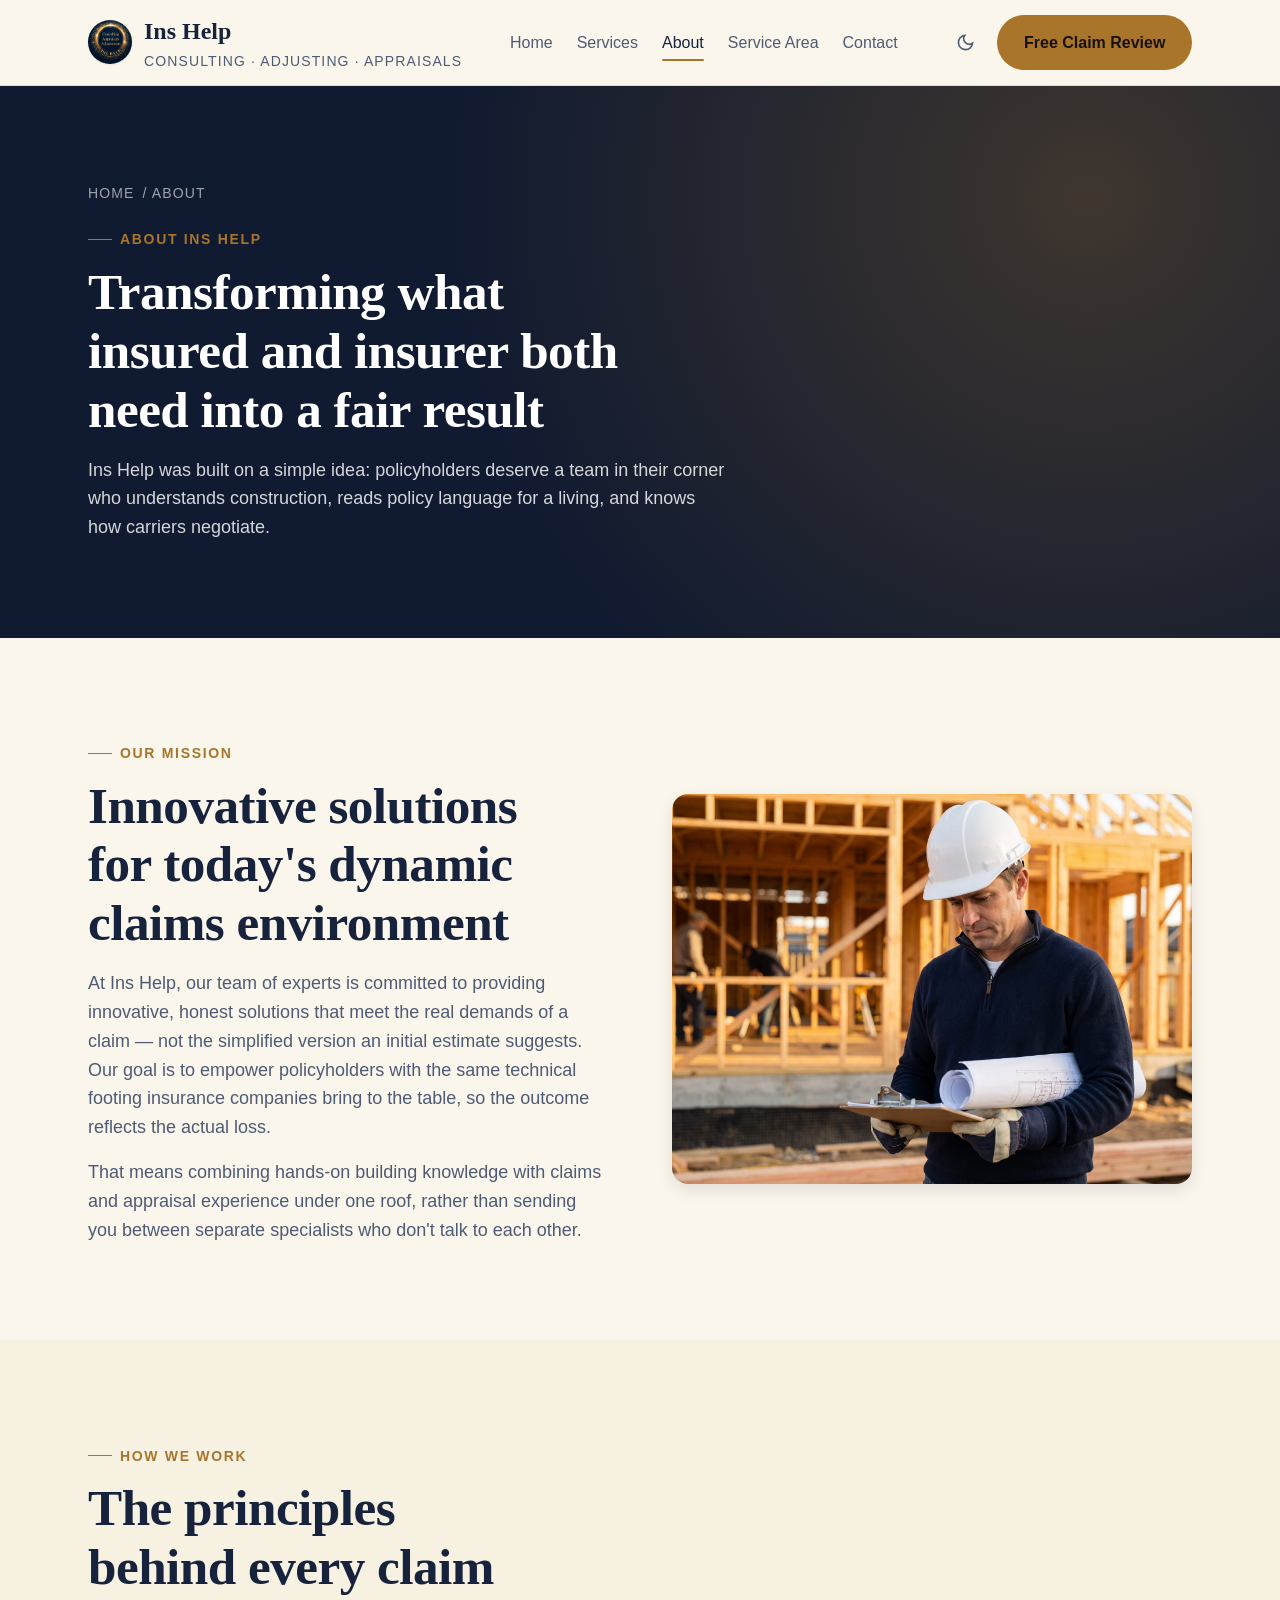
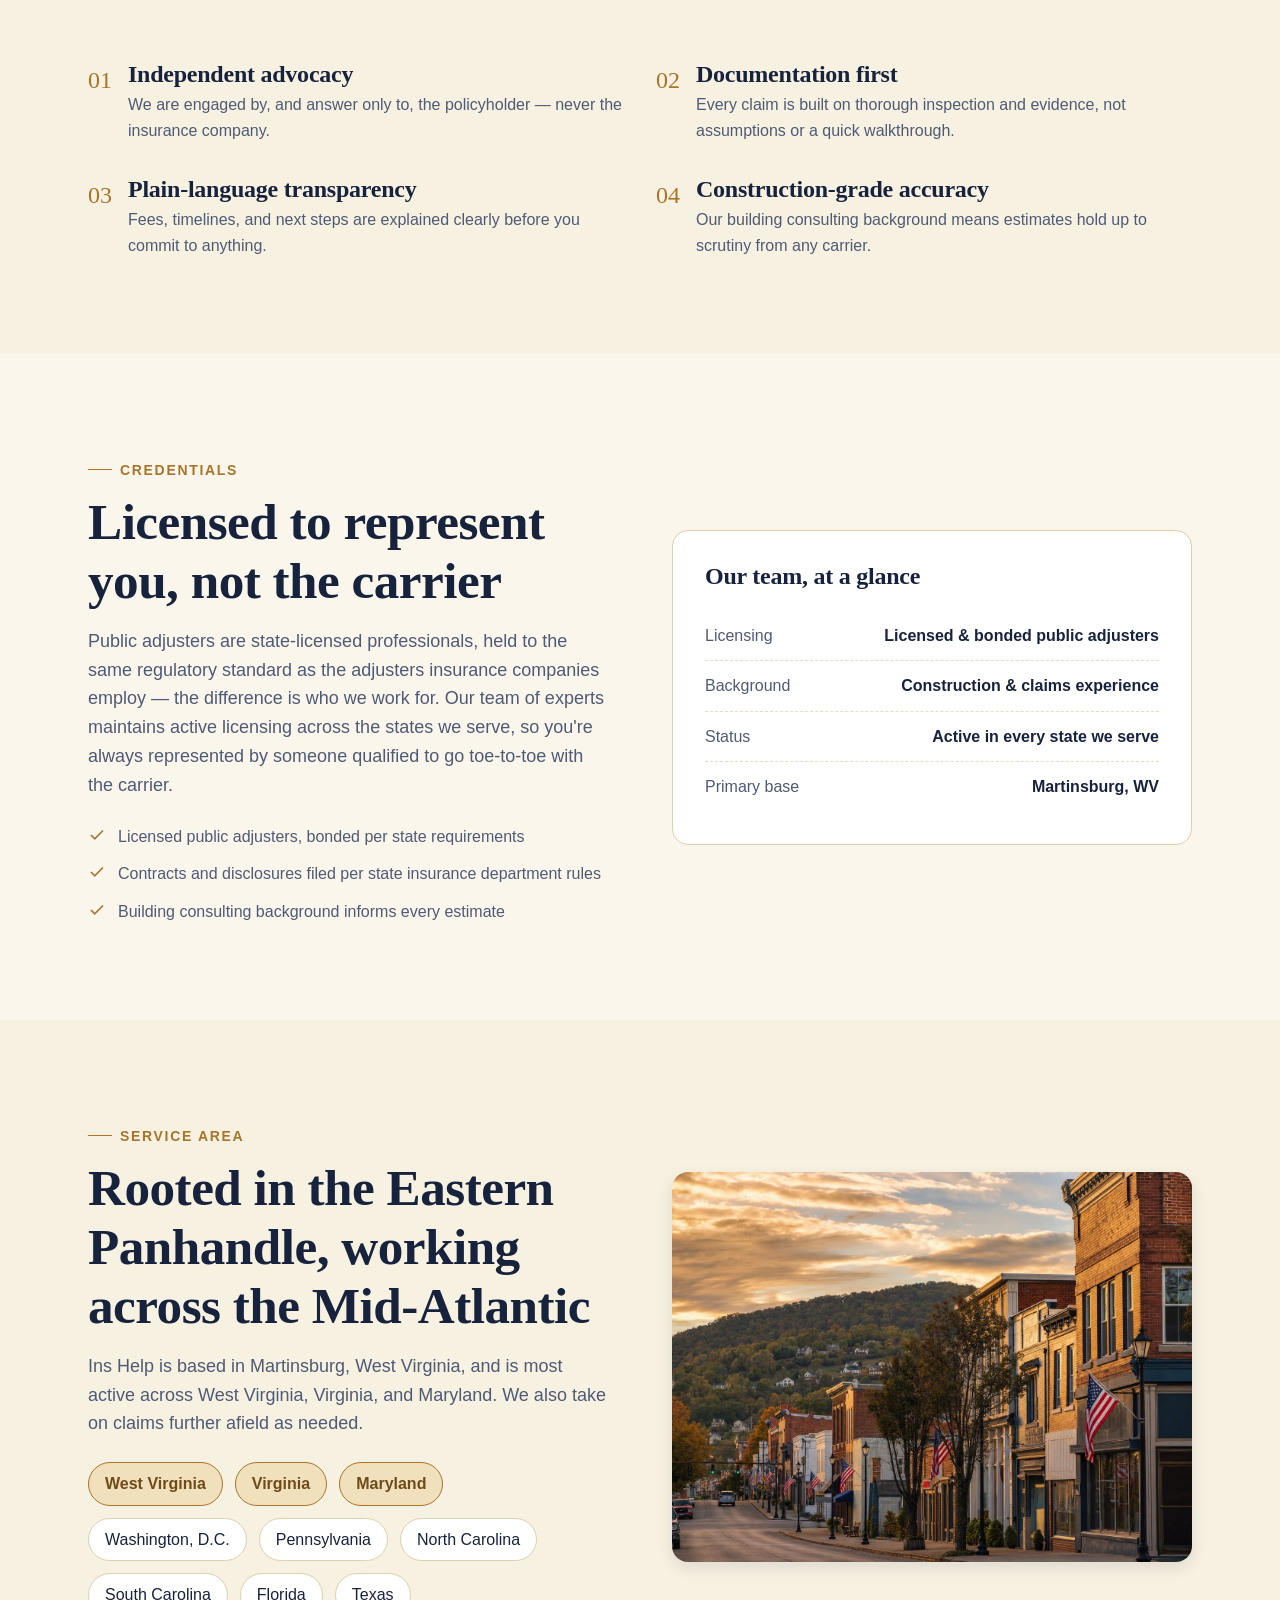
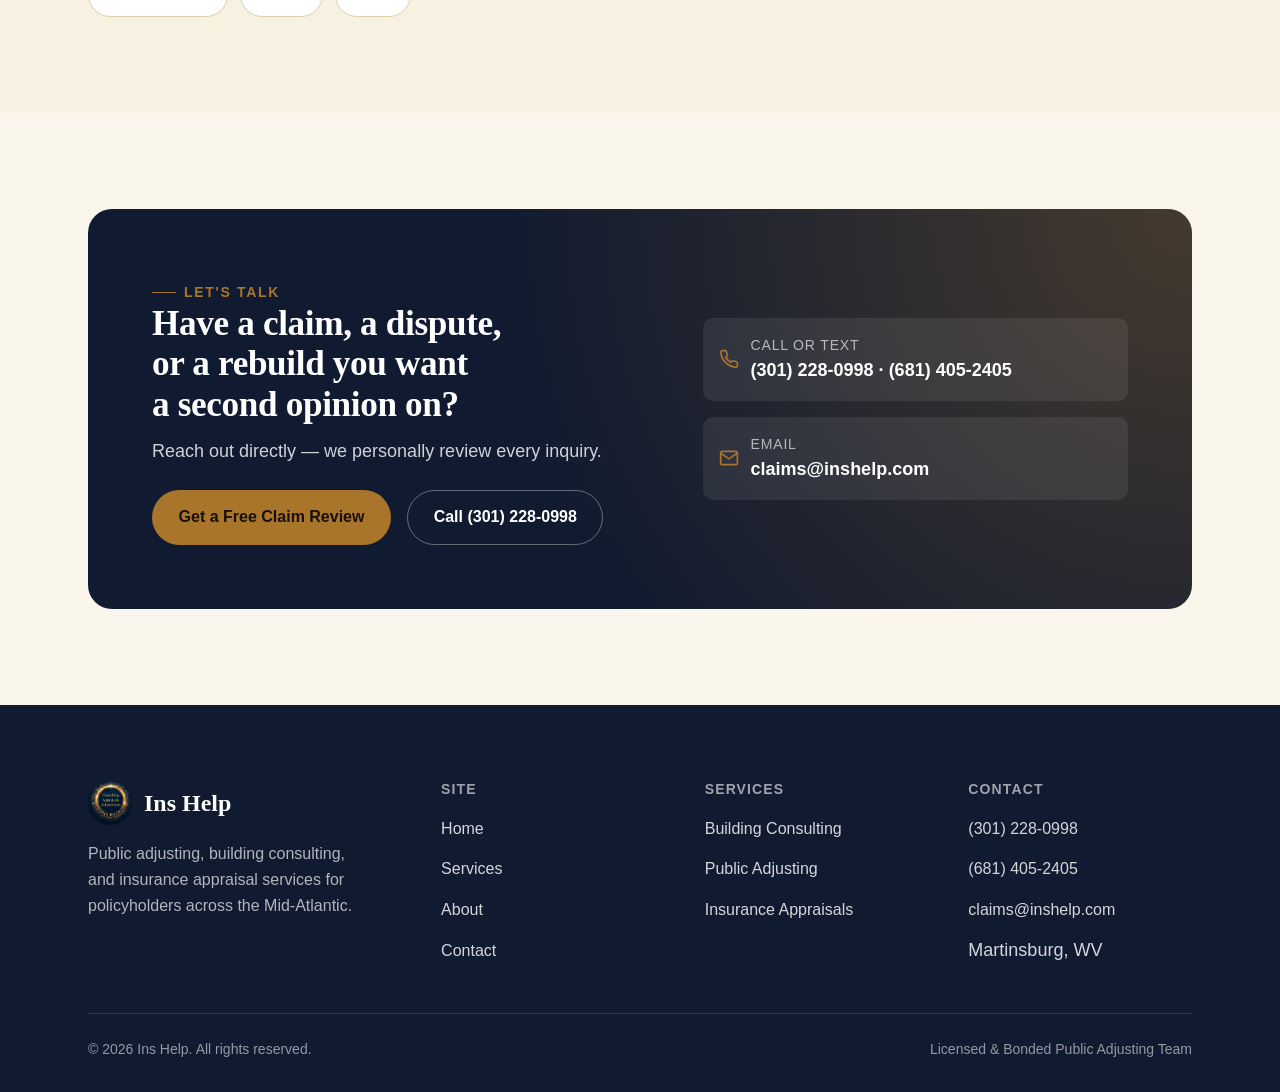
==== commit 0b75a0a2: "Update contact email to claims@inshelp.com; remove personal name/license numbers, use team-oriented " ====
--- a/about.html
+++ b/about.html
@@ -61,7 +61,7 @@
       <div class="breadcrumb"><a href="./index.html">Home</a> / About</div>
       <span class="eyebrow">About Ins Help</span>
       <h1>Transforming what insured and insurer both need into a fair result</h1>
-      <p>Ins Help was built on a simple idea: policyholders deserve someone in their corner who understands construction, reads policy language for a living, and knows how carriers negotiate.</p>
+      <p>Ins Help was built on a simple idea: policyholders deserve a team in their corner who understands construction, reads policy language for a living, and knows how carriers negotiate.</p>
     </div>
   </section>
 
@@ -72,7 +72,7 @@
         <div class="split-body" data-reveal>
           <span class="eyebrow">Our mission</span>
           <h2 class="section-title">Innovative solutions for today's dynamic claims environment</h2>
-          <p class="text-muted" style="margin-top: var(--space-4);">At Ins Help, we're committed to providing innovative, honest solutions that meet the real demands of a claim — not the simplified version an initial estimate suggests. Our goal is to empower policyholders with the same technical footing insurance companies bring to the table, so the outcome reflects the actual loss.</p>
+          <p class="text-muted" style="margin-top: var(--space-4);">At Ins Help, our team of experts is committed to providing innovative, honest solutions that meet the real demands of a claim — not the simplified version an initial estimate suggests. Our goal is to empower policyholders with the same technical footing insurance companies bring to the table, so the outcome reflects the actual loss.</p>
           <p class="text-muted" style="margin-top: var(--space-4);">That means combining hands-on building knowledge with claims and appraisal experience under one roof, rather than sending you between separate specialists who don't talk to each other.</p>
         </div>
         <div class="split-media" data-reveal>
@@ -128,11 +128,11 @@
       <div class="split reverse">
         <div class="split-media" data-reveal>
           <div class="credential-card">
-            <h3 class="card-title">Licensing &amp; credentials</h3>
+            <h3 class="card-title">Our team, at a glance</h3>
             <dl>
-              <div class="credential-row"><dt>National Producer Number</dt><dd>18722440</dd></div>
-              <div class="credential-row"><dt>Pennsylvania Public Adjuster License</dt><dd>#1333233</dd></div>
-              <div class="credential-row"><dt>Status</dt><dd>Licensed &amp; bonded</dd></div>
+              <div class="credential-row"><dt>Licensing</dt><dd>Licensed &amp; bonded public adjusters</dd></div>
+              <div class="credential-row"><dt>Background</dt><dd>Construction &amp; claims experience</dd></div>
+              <div class="credential-row"><dt>Status</dt><dd>Active in every state we serve</dd></div>
               <div class="credential-row"><dt>Primary base</dt><dd>Martinsburg, WV</dd></div>
             </dl>
           </div>
@@ -140,9 +140,9 @@
         <div class="split-body" data-reveal>
           <span class="eyebrow">Credentials</span>
           <h2 class="section-title">Licensed to represent you, not the carrier</h2>
-          <p class="text-muted" style="margin-top: var(--space-4);">Public adjusters are state-licensed professionals, held to the same regulatory standard as the adjusters insurance companies employ — the difference is who we work for. Ins Help maintains active licensing across the states we serve and operates under a national producer number for portability between them.</p>
+          <p class="text-muted" style="margin-top: var(--space-4);">Public adjusters are state-licensed professionals, held to the same regulatory standard as the adjusters insurance companies employ — the difference is who we work for. Our team of experts maintains active licensing across the states we serve, so you're always represented by someone qualified to go toe-to-toe with the carrier.</p>
           <ul>
-            <li><svg viewBox="0 0 24 24" fill="none" stroke="currentColor" stroke-width="2.2"><path d="M20 6 9 17l-5-5"/></svg> Licensed public adjuster, bonded per state requirements</li>
+            <li><svg viewBox="0 0 24 24" fill="none" stroke="currentColor" stroke-width="2.2"><path d="M20 6 9 17l-5-5"/></svg> Licensed public adjusters, bonded per state requirements</li>
             <li><svg viewBox="0 0 24 24" fill="none" stroke="currentColor" stroke-width="2.2"><path d="M20 6 9 17l-5-5"/></svg> Contracts and disclosures filed per state insurance department rules</li>
             <li><svg viewBox="0 0 24 24" fill="none" stroke="currentColor" stroke-width="2.2"><path d="M20 6 9 17l-5-5"/></svg> Building consulting background informs every estimate</li>
           </ul>
@@ -198,7 +198,7 @@
           </div>
           <div class="cta-contact">
             <svg viewBox="0 0 24 24" fill="none" stroke="currentColor" stroke-width="2"><rect x="2" y="4" width="20" height="16" rx="2"/><path d="m22 6-10 7L2 6"/></svg>
-            <div><div class="lbl">Email</div><div class="val">michael@inshelp.us</div></div>
+            <div><div class="lbl">Email</div><div class="val">claims@inshelp.com</div></div>
           </div>
         </div>
       </div>
@@ -236,14 +236,14 @@
         <ul>
           <li><a href="tel:+13012280998">(301) 228-0998</a></li>
           <li><a href="tel:+16814052405">(681) 405-2405</a></li>
-          <li><a href="mailto:michael@inshelp.us">michael@inshelp.us</a></li>
+          <li><a href="mailto:claims@inshelp.com">claims@inshelp.com</a></li>
           <li>Martinsburg, WV</li>
         </ul>
       </div>
     </div>
     <div class="footer-bottom">
       <span>© <span data-year></span> Ins Help. All rights reserved.</span>
-      <span>Licensed Public Adjuster · NPN 18722440</span>
+      <span>Licensed & Bonded Public Adjusting Team</span>
     </div>
   </div>
 </footer>
--- a/style.css
+++ b/style.css
@@ -443,6 +443,15 @@
   .nav-toggle {
     display: inline-flex;
   }
+  .brand-word span {
+    display: none;
+  }
+}
+
+@media (max-width: 420px) {
+  .header-actions {
+    gap: var(--space-1);
+  }
 }
 
 /* ==========================================================================
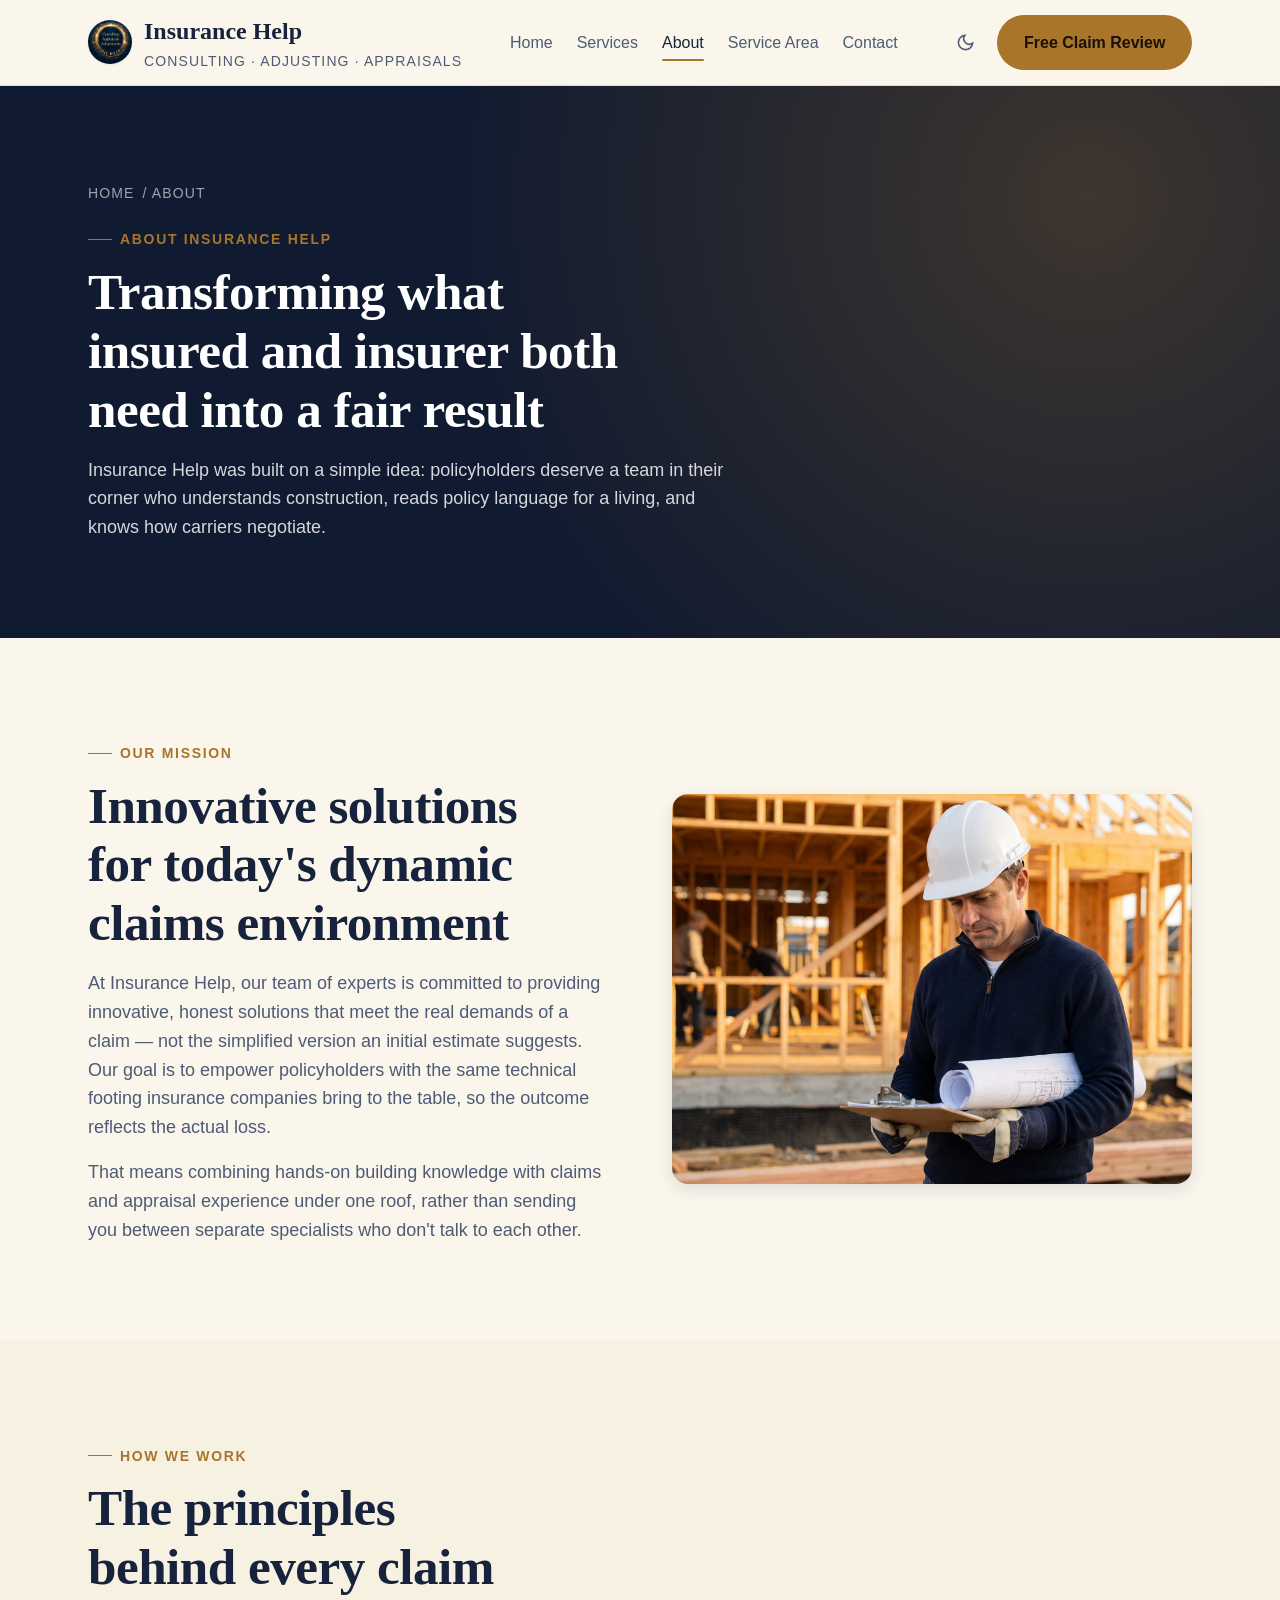
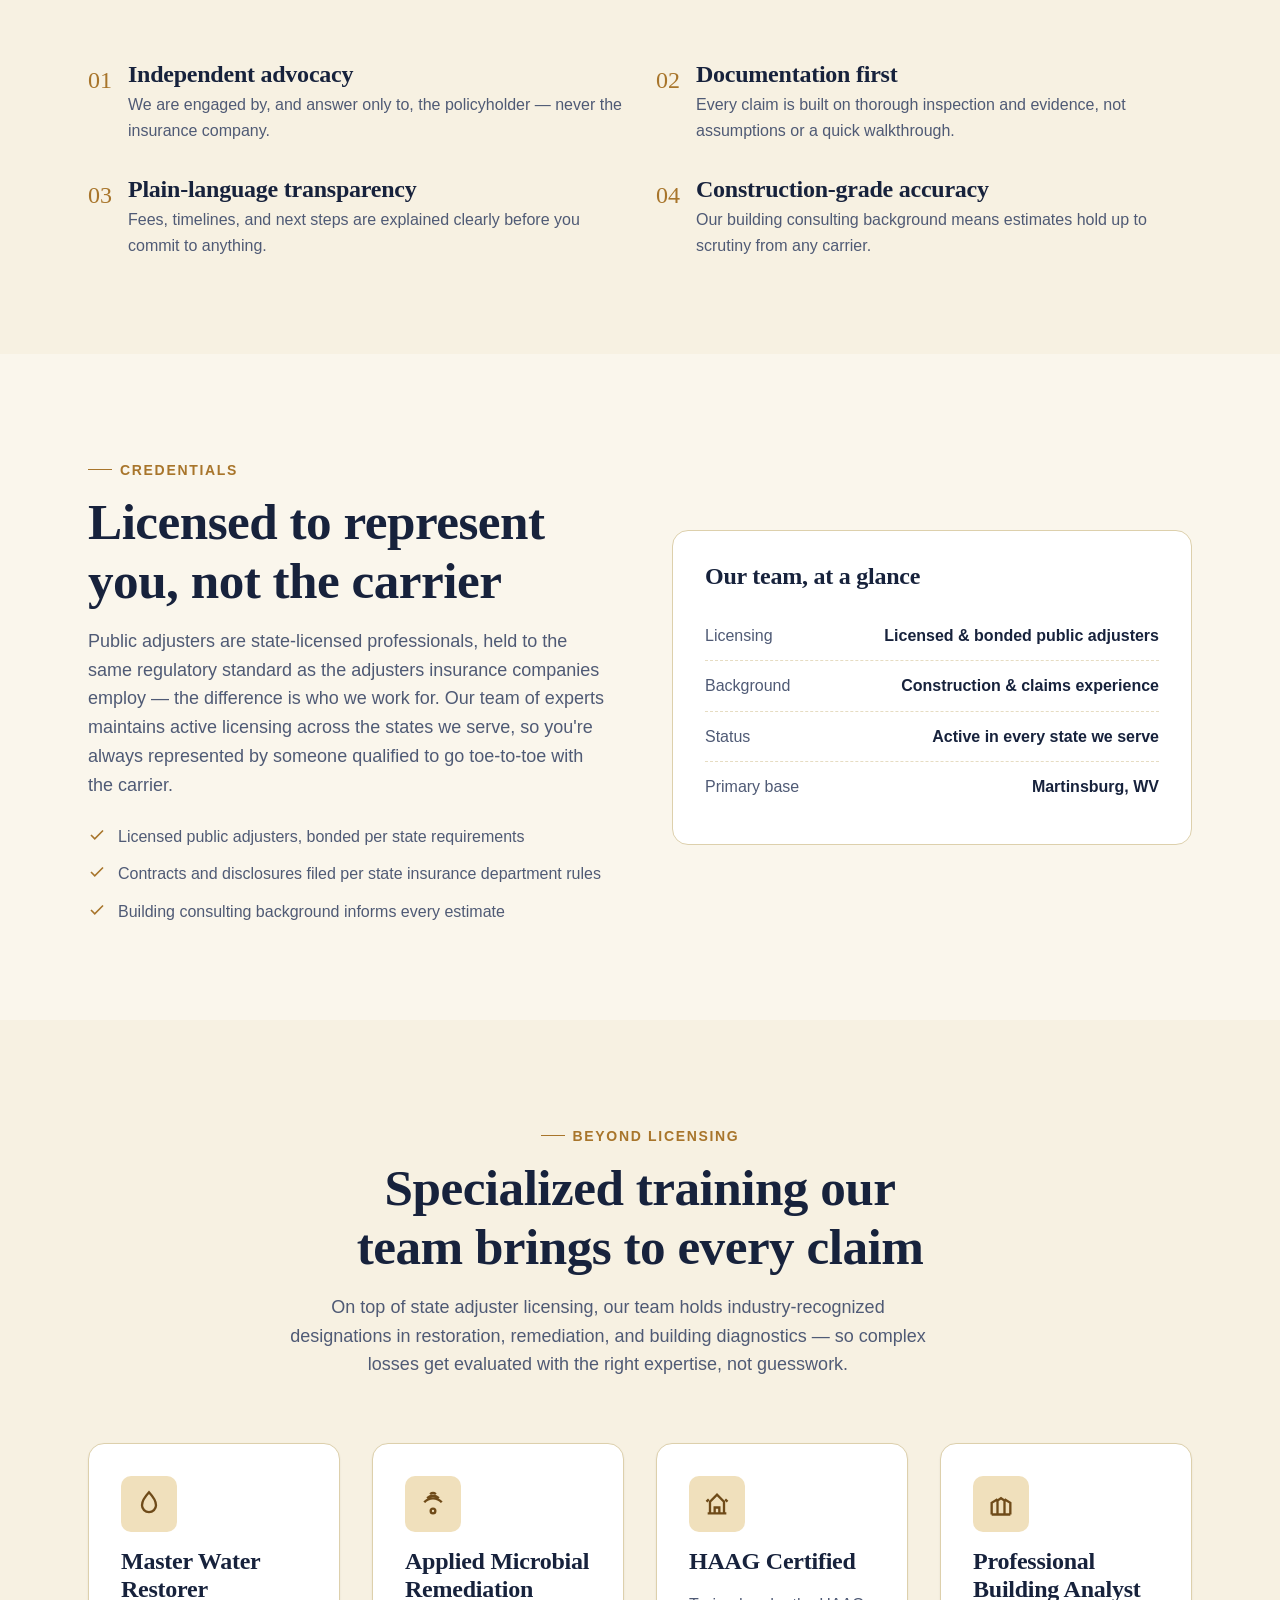
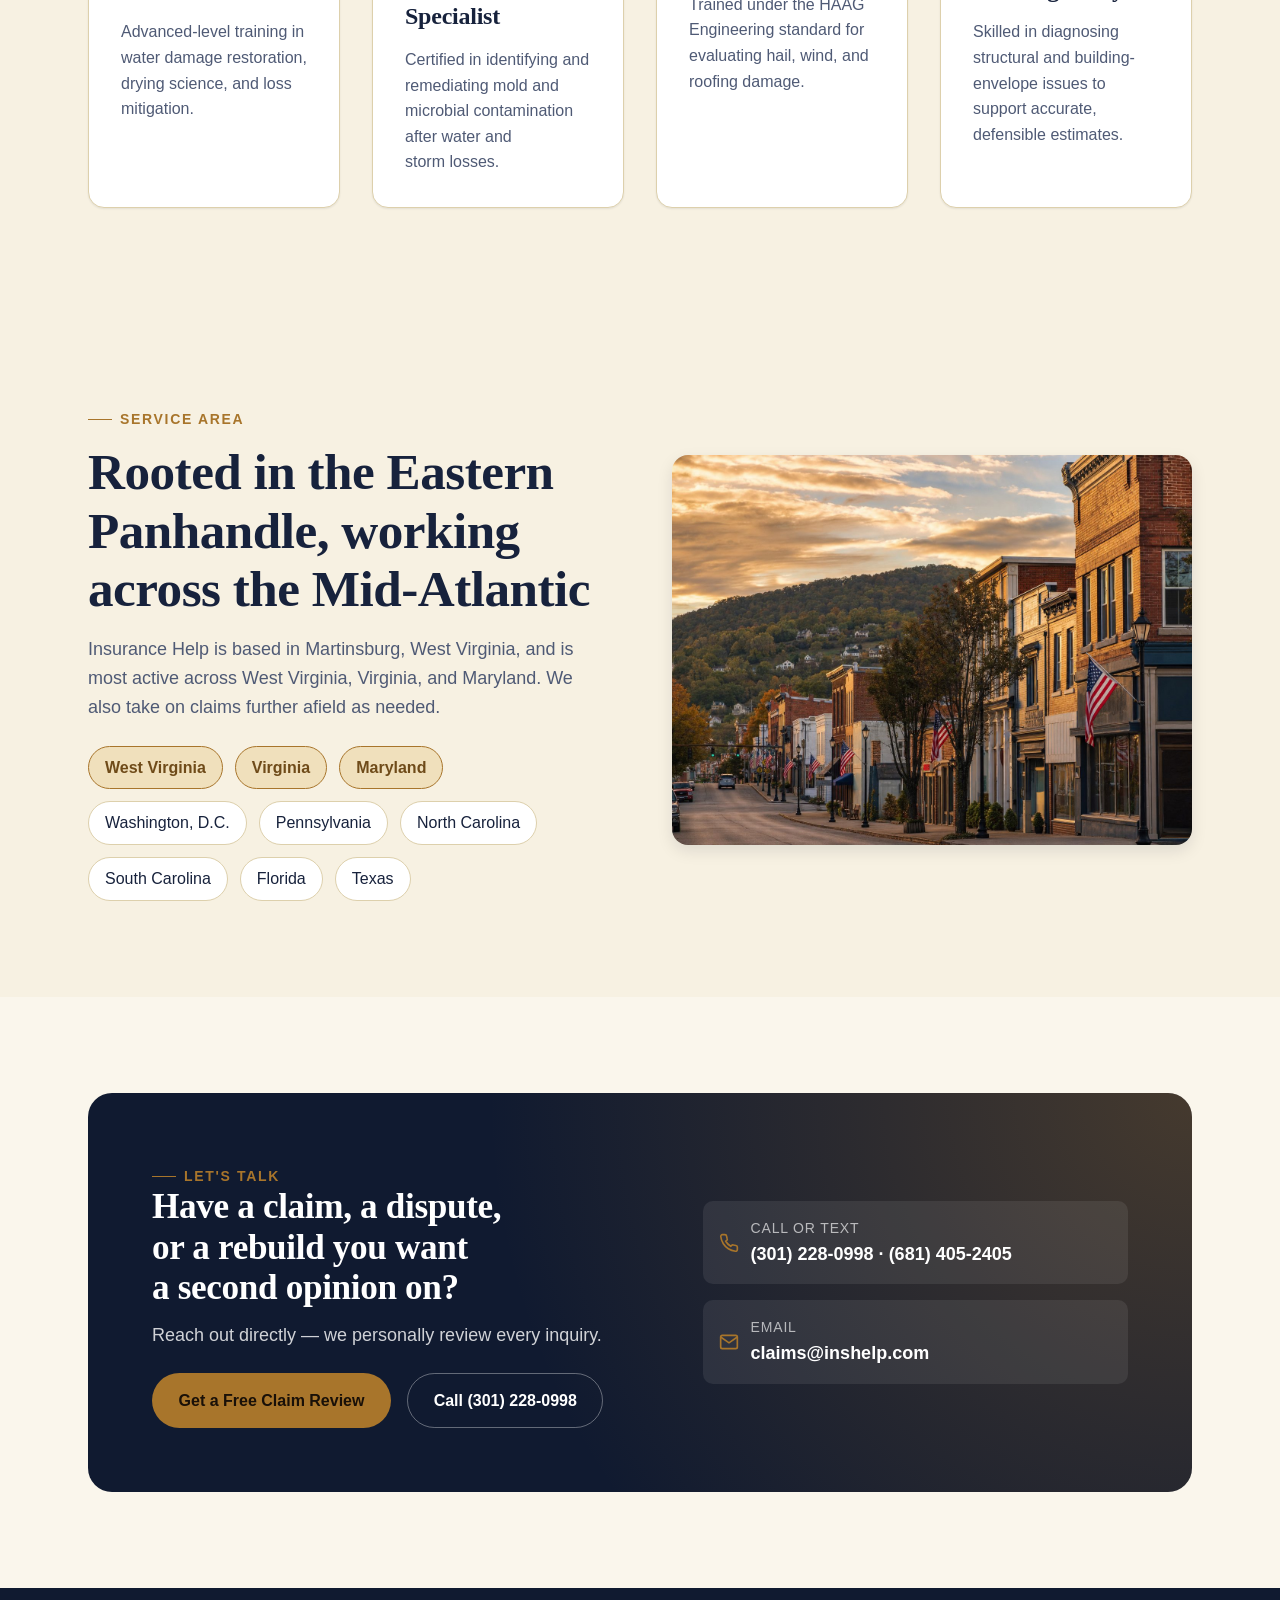
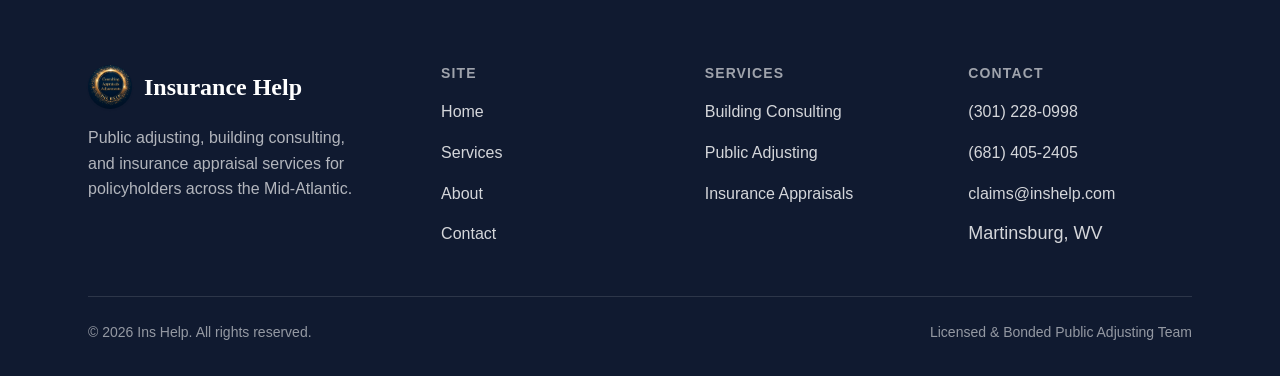
==== commit 5d79a5b5: "Rename Ins Help to Insurance Help (keep footer copyright unchanged); add homepage reassurance blurb;" ====
--- a/about.html
+++ b/about.html
@@ -3,8 +3,8 @@
 <head>
 <meta charset="UTF-8" />
 <meta name="viewport" content="width=device-width, initial-scale=1.0" />
-<title>About Ins Help | Public Adjuster Serving the Mid-Atlantic</title>
-<meta name="description" content="Ins Help is a licensed public adjusting, building consulting, and insurance appraisal firm based in Martinsburg, WV, representing policyholders across the Mid-Atlantic." />
+<title>About Insurance Help | Public Adjuster Serving the Mid-Atlantic</title>
+<meta name="description" content="Insurance Help is a licensed public adjusting, building consulting, and insurance appraisal firm based in Martinsburg, WV, representing policyholders across the Mid-Atlantic." />
 <link rel="icon" href="./assets/images/logo-badge.jpg" />
 <link rel="preconnect" href="https://api.fontshare.com" />
 <link href="https://api.fontshare.com/v2/css?f[]=zodiak@400,500,600,700&f[]=general-sans@400,500,600,700&display=swap" rel="stylesheet" />
@@ -17,8 +17,8 @@
 <header class="header">
   <div class="container header-inner">
     <a href="./index.html" class="brand">
-      <span class="brand-mark"><img src="./assets/images/logo-badge.jpg" alt="Ins Help logo" width="44" height="44" /></span>
-      <span class="brand-word">Ins Help<span>Consulting · Adjusting · Appraisals</span></span>
+      <span class="brand-mark"><img src="./assets/images/logo-badge.jpg" alt="Insurance Help logo" width="44" height="44" /></span>
+      <span class="brand-word">Insurance Help<span>Consulting · Adjusting · Appraisals</span></span>
     </a>
     <nav class="nav" aria-label="Primary">
       <ul class="nav-links">
@@ -41,7 +41,7 @@
 
 <div class="mobile-panel" data-mobile-panel>
   <div class="mobile-panel-top">
-    <span class="brand"><span class="brand-mark"><img src="./assets/images/logo-badge.jpg" alt="" width="44" height="44" /></span> Ins Help</span>
+    <span class="brand"><span class="brand-mark"><img src="./assets/images/logo-badge.jpg" alt="" width="44" height="44" /></span> Insurance Help</span>
     <button class="icon-btn" data-mobile-close aria-label="Close menu">
       <svg viewBox="0 0 24 24" fill="none" stroke="currentColor" stroke-width="2" stroke-linecap="round"><path d="M18 6 6 18M6 6l12 12"/></svg>
     </button>
@@ -59,9 +59,9 @@
   <section class="page-hero">
     <div class="container">
       <div class="breadcrumb"><a href="./index.html">Home</a> / About</div>
-      <span class="eyebrow">About Ins Help</span>
+      <span class="eyebrow">About Insurance Help</span>
       <h1>Transforming what insured and insurer both need into a fair result</h1>
-      <p>Ins Help was built on a simple idea: policyholders deserve a team in their corner who understands construction, reads policy language for a living, and knows how carriers negotiate.</p>
+      <p>Insurance Help was built on a simple idea: policyholders deserve a team in their corner who understands construction, reads policy language for a living, and knows how carriers negotiate.</p>
     </div>
   </section>
 
@@ -72,7 +72,7 @@
         <div class="split-body" data-reveal>
           <span class="eyebrow">Our mission</span>
           <h2 class="section-title">Innovative solutions for today's dynamic claims environment</h2>
-          <p class="text-muted" style="margin-top: var(--space-4);">At Ins Help, our team of experts is committed to providing innovative, honest solutions that meet the real demands of a claim — not the simplified version an initial estimate suggests. Our goal is to empower policyholders with the same technical footing insurance companies bring to the table, so the outcome reflects the actual loss.</p>
+          <p class="text-muted" style="margin-top: var(--space-4);">At Insurance Help, our team of experts is committed to providing innovative, honest solutions that meet the real demands of a claim — not the simplified version an initial estimate suggests. Our goal is to empower policyholders with the same technical footing insurance companies bring to the table, so the outcome reflects the actual loss.</p>
           <p class="text-muted" style="margin-top: var(--space-4);">That means combining hands-on building knowledge with claims and appraisal experience under one roof, rather than sending you between separate specialists who don't talk to each other.</p>
         </div>
         <div class="split-media" data-reveal>
@@ -151,6 +151,39 @@
     </div>
   </section>
 
+  <!-- Designations -->
+  <section class="section--offset">
+    <div class="container">
+      <div class="section-head section-head--center" data-reveal>
+        <span class="eyebrow">Beyond licensing</span>
+        <h2 class="section-title">Specialized training our team brings to every claim</h2>
+        <p class="text-muted" style="margin-top: var(--space-4); max-width: var(--content-narrow);">On top of state adjuster licensing, our team holds industry-recognized designations in restoration, remediation, and building diagnostics — so complex losses get evaluated with the right expertise, not guesswork.</p>
+      </div>
+      <div class="grid grid--4">
+        <div class="service-card" data-reveal>
+          <div class="service-icon"><svg viewBox="0 0 24 24" fill="none" stroke="currentColor" stroke-width="2"><path d="M12 2s6 6.5 6 11a6 6 0 0 1-12 0c0-4.5 6-11 6-11Z"/></svg></div>
+          <h3 class="card-title">Master Water Restorer</h3>
+          <p>Advanced-level training in water damage restoration, drying science, and loss mitigation.</p>
+        </div>
+        <div class="service-card" data-reveal>
+          <div class="service-icon"><svg viewBox="0 0 24 24" fill="none" stroke="currentColor" stroke-width="2"><path d="M9.5 3.5a4 4 0 0 1 5 0M7 7a7 7 0 0 1 10 0M4.5 10.5a10 10 0 0 1 15 0"/><circle cx="12" cy="18" r="2"/></svg></div>
+          <h3 class="card-title">Applied Microbial Remediation Specialist</h3>
+          <p>Certified in identifying and remediating mold and microbial contamination after water and storm losses.</p>
+        </div>
+        <div class="service-card" data-reveal>
+          <div class="service-icon"><svg viewBox="0 0 24 24" fill="none" stroke="currentColor" stroke-width="2"><path d="M4 20h16M6 20V10l6-6 6 6v10M10 20v-5h4v5"/><path d="m3 10 2-2M21 10l-2-2"/></svg></div>
+          <h3 class="card-title">HAAG Certified</h3>
+          <p>Trained under the HAAG Engineering standard for evaluating hail, wind, and roofing damage.</p>
+        </div>
+        <div class="service-card" data-reveal>
+          <div class="service-icon"><svg viewBox="0 0 24 24" fill="none" stroke="currentColor" stroke-width="2"><path d="M9 21V9l3-2 3 2v12M4 21h16M4 21V11l5-3M20 21V11l-5-3"/></svg></div>
+          <h3 class="card-title">Professional Building Analyst</h3>
+          <p>Skilled in diagnosing structural and building-envelope issues to support accurate, defensible estimates.</p>
+        </div>
+      </div>
+    </div>
+  </section>
+
   <!-- Service area -->
   <section class="section--offset" id="service-area">
     <div class="container">
@@ -158,7 +191,7 @@
         <div class="split-body" data-reveal>
           <span class="eyebrow">Service area</span>
           <h2 class="section-title">Rooted in the Eastern Panhandle, working across the Mid-Atlantic</h2>
-          <p class="text-muted" style="margin-top: var(--space-4);">Ins Help is based in Martinsburg, West Virginia, and is most active across West Virginia, Virginia, and Maryland. We also take on claims further afield as needed.</p>
+          <p class="text-muted" style="margin-top: var(--space-4);">Insurance Help is based in Martinsburg, West Virginia, and is most active across West Virginia, Virginia, and Maryland. We also take on claims further afield as needed.</p>
           <div class="area-pills" style="margin-top: var(--space-6);">
             <span class="area-pill area-pill--primary">West Virginia</span>
             <span class="area-pill area-pill--primary">Virginia</span>
@@ -211,7 +244,7 @@
   <div class="container">
     <div class="footer-grid">
       <div class="footer-brand">
-        <span class="brand"><span class="brand-mark"><img src="./assets/images/logo-badge.jpg" alt="" width="44" height="44" /></span> Ins Help</span>
+        <span class="brand"><span class="brand-mark"><img src="./assets/images/logo-badge.jpg" alt="" width="44" height="44" /></span> Insurance Help</span>
         <p>Public adjusting, building consulting, and insurance appraisal services for policyholders across the Mid-Atlantic.</p>
       </div>
       <div>
--- a/style.css
+++ b/style.css
@@ -915,6 +915,25 @@
   margin-top: var(--space-1);
 }
 
+/* Reassurance statement */
+.reassurance {
+  padding-block: var(--space-12);
+  text-align: center;
+  background: var(--color-surface-2);
+}
+.reassurance-text {
+  max-width: 42rem;
+  margin-inline: auto;
+  font-family: var(--font-display);
+  font-size: var(--text-xl);
+  line-height: 1.35;
+  color: var(--color-text);
+}
+.reassurance-text em {
+  color: var(--color-primary-active);
+  font-style: italic;
+}
+
 /* CTA banner */
 .cta-banner {
   position: relative;
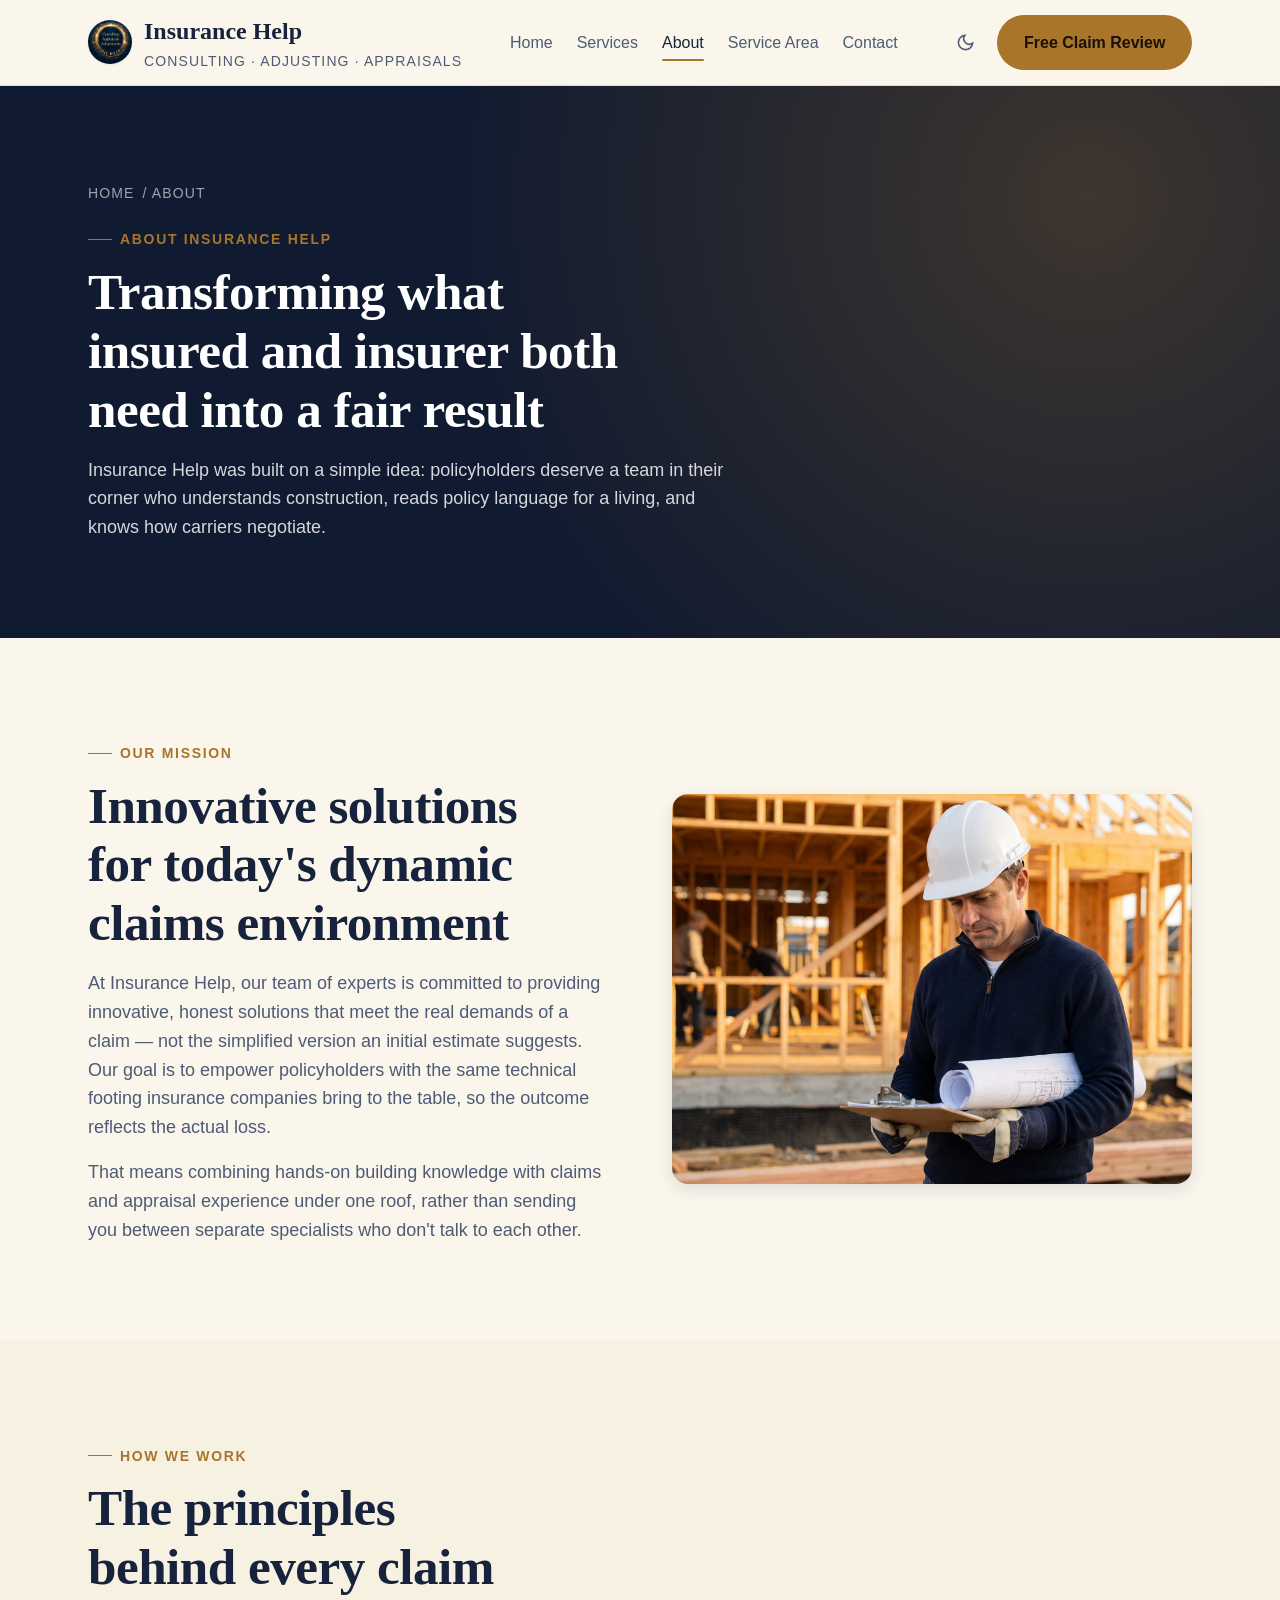
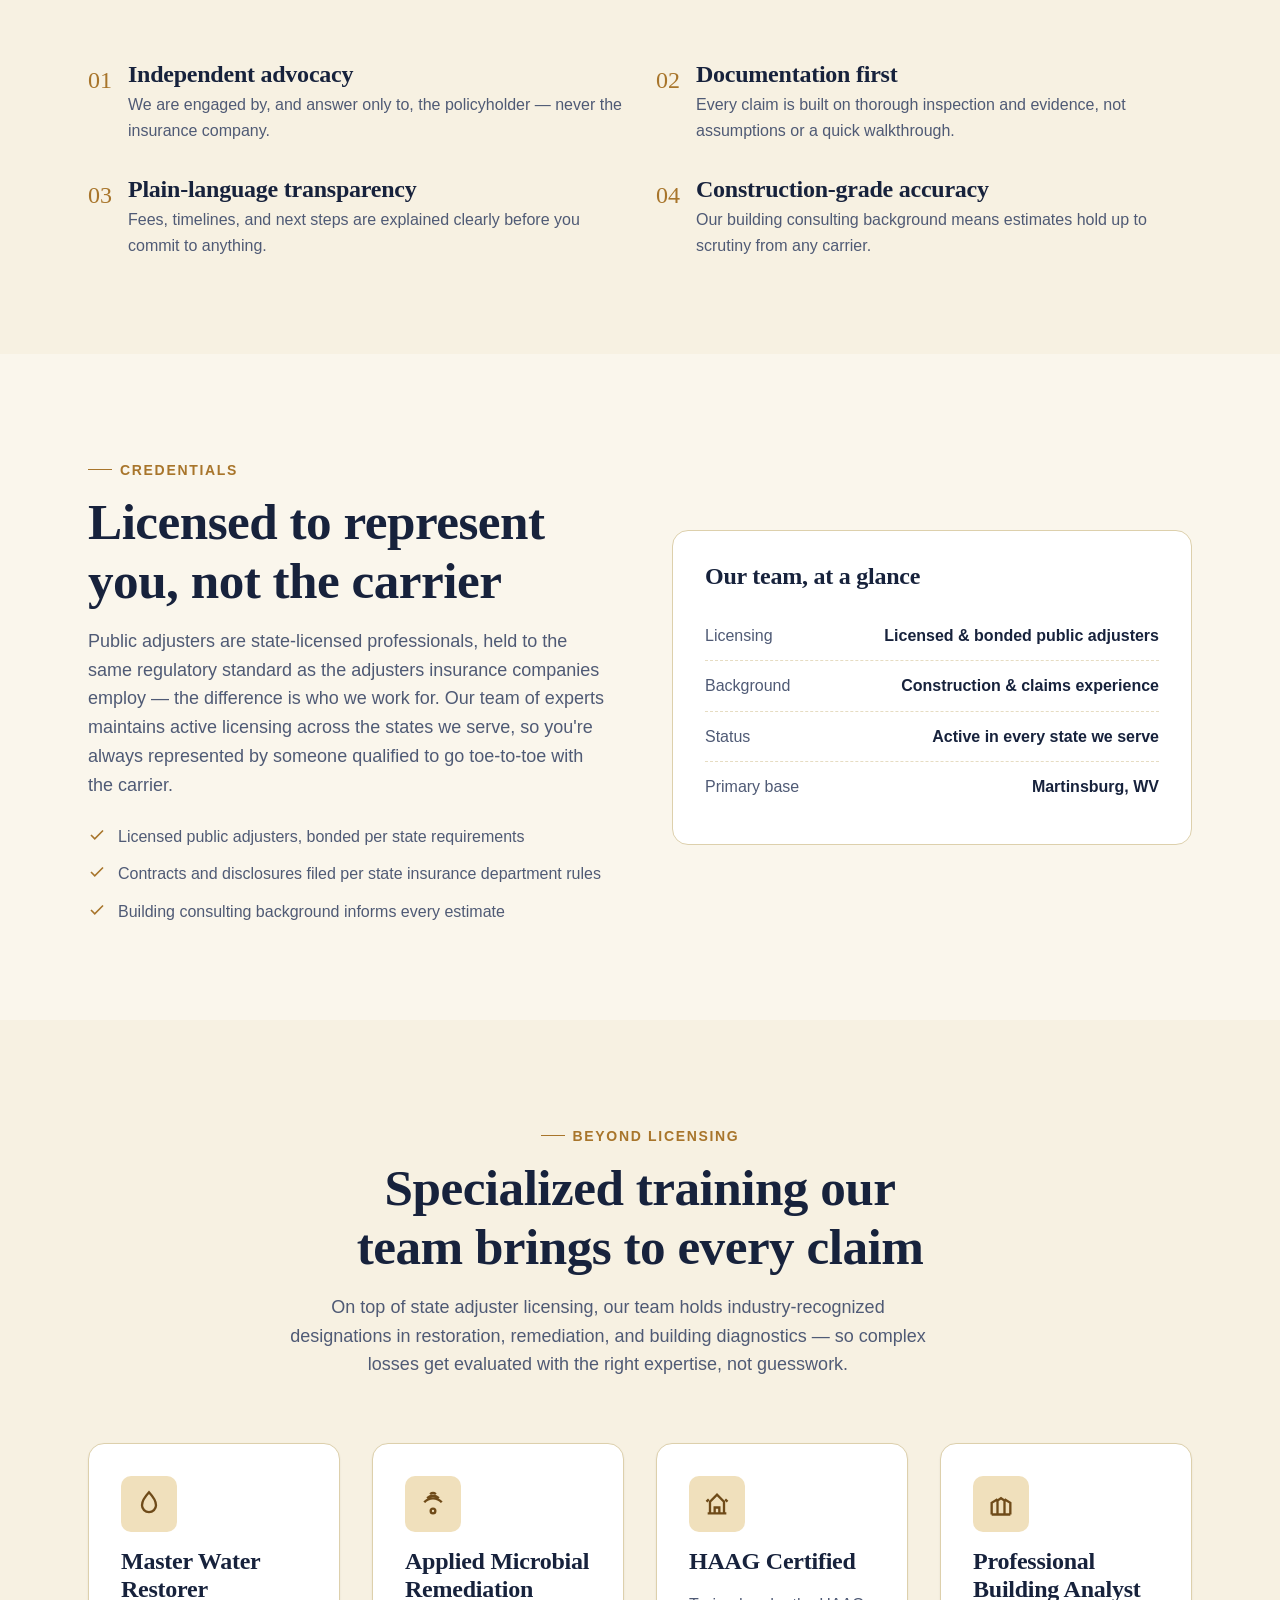
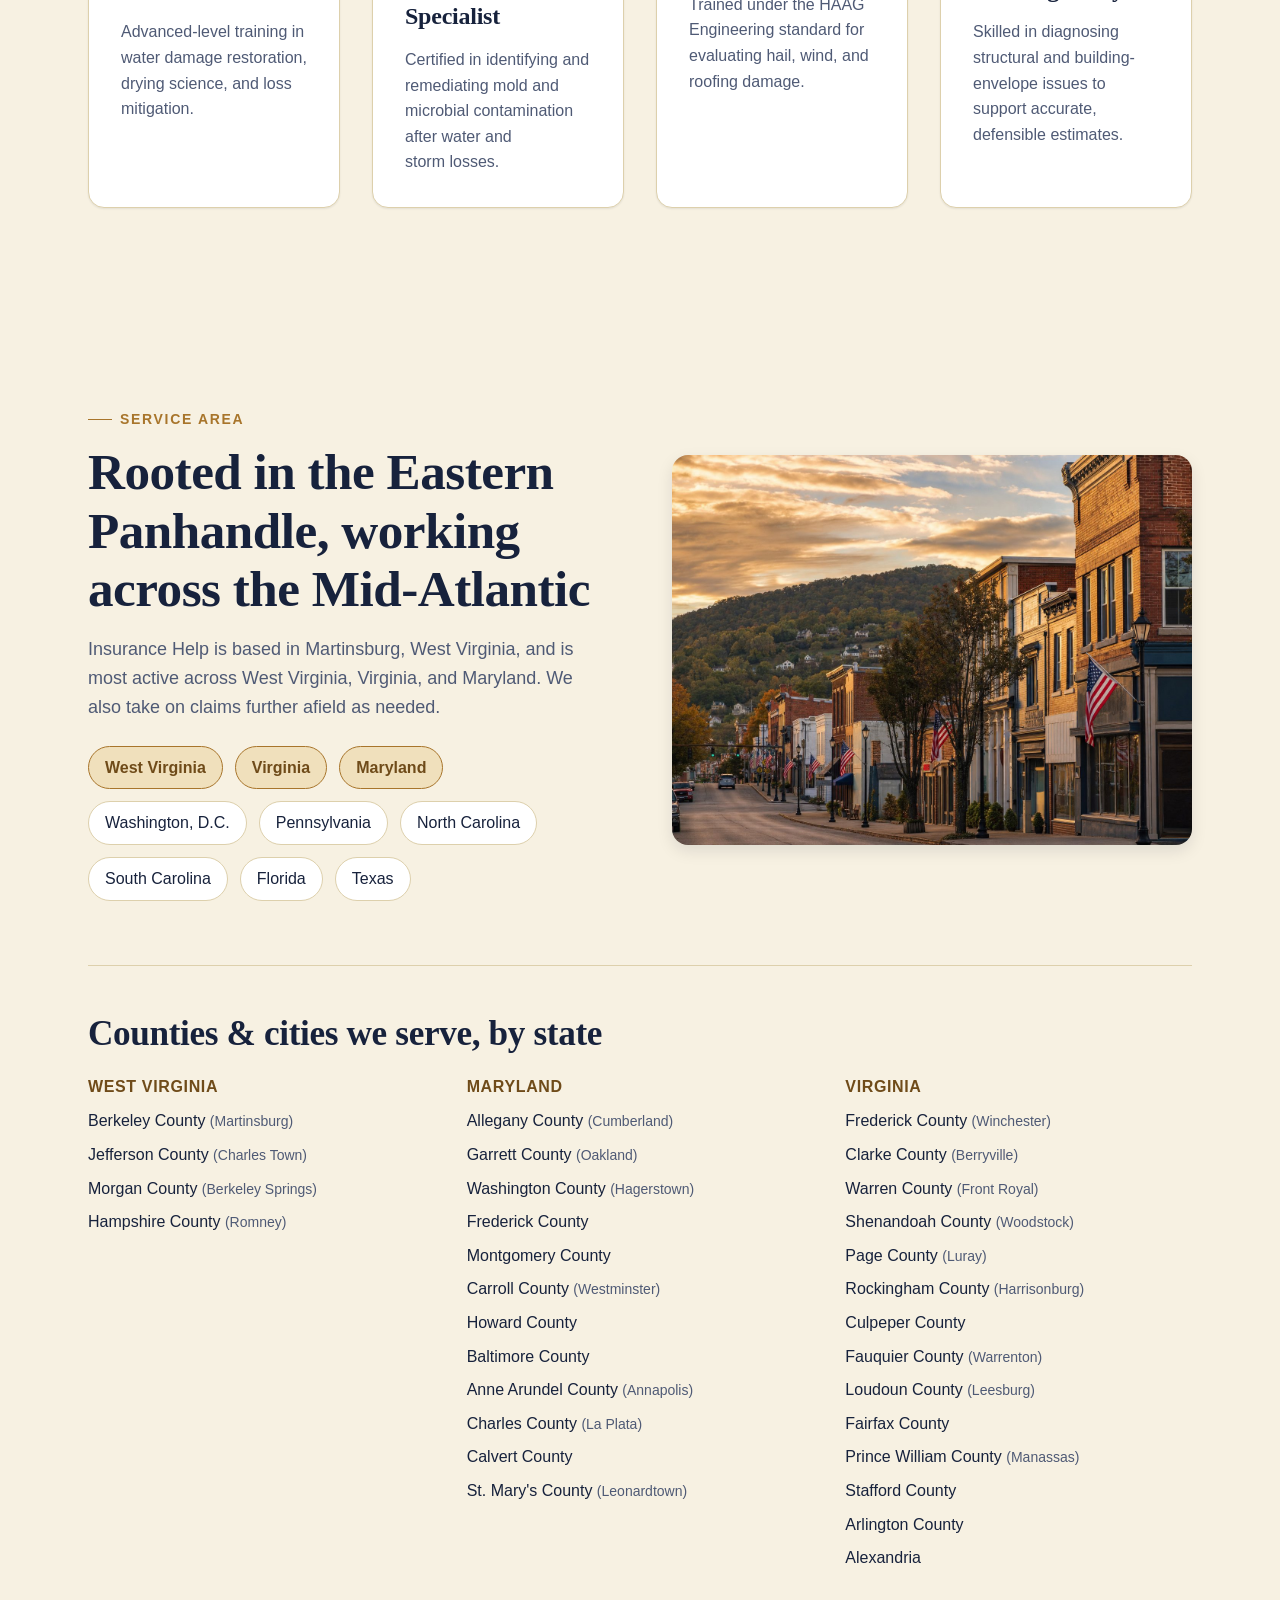
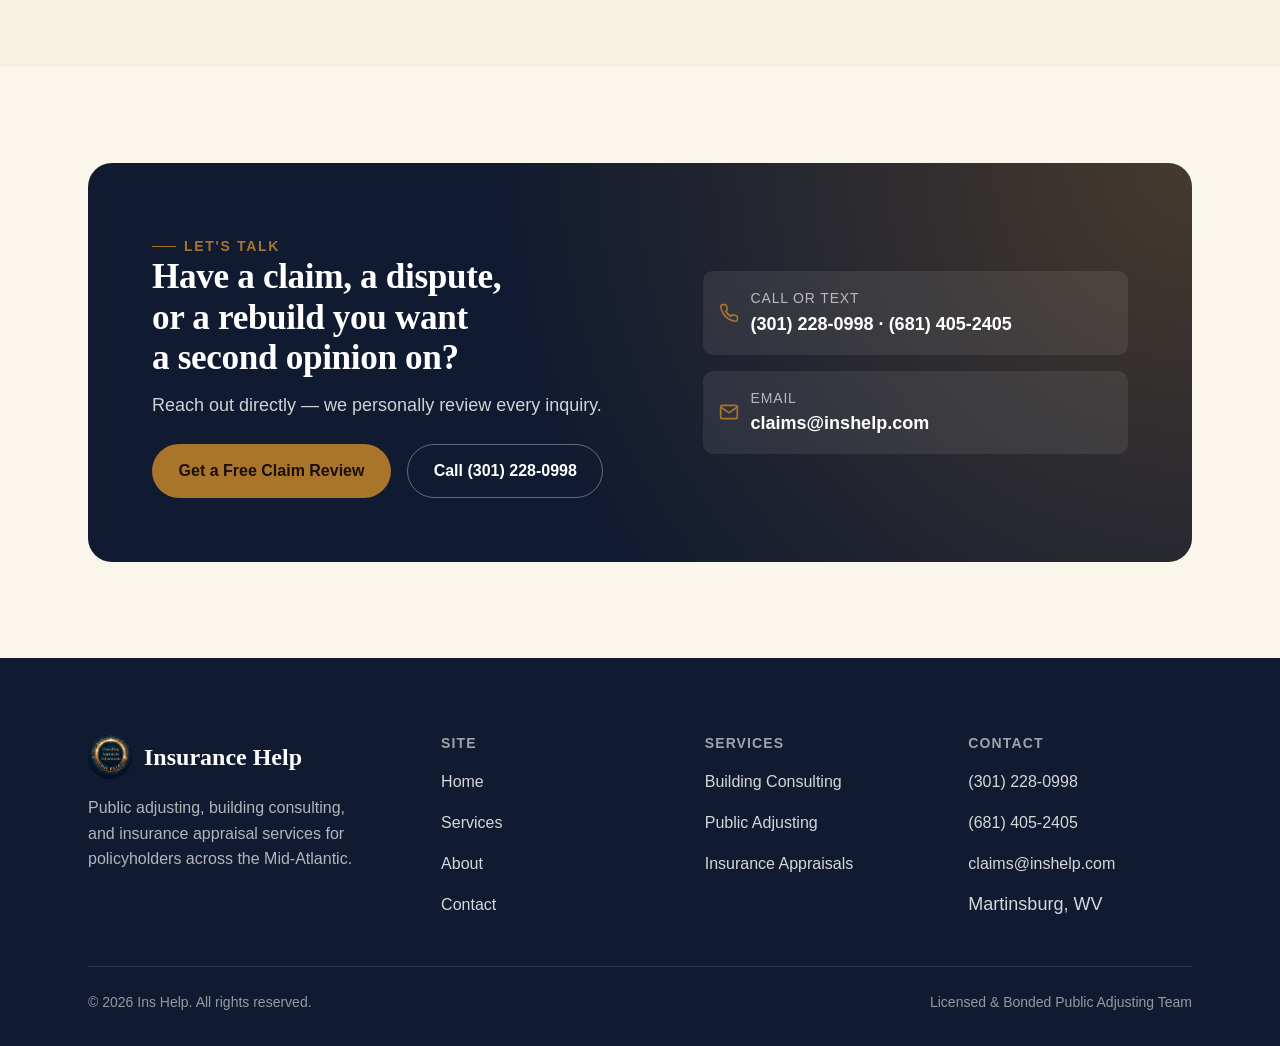
==== commit 3302556c: "Add local SEO: county-level service area, JSON-LD schema on all pages, canonical/OG tags, sitemap.xm" ====
--- a/about.html
+++ b/about.html
@@ -5,11 +5,31 @@
 <meta name="viewport" content="width=device-width, initial-scale=1.0" />
 <title>About Insurance Help | Public Adjuster Serving the Mid-Atlantic</title>
 <meta name="description" content="Insurance Help is a licensed public adjusting, building consulting, and insurance appraisal firm based in Martinsburg, WV, representing policyholders across the Mid-Atlantic." />
+<link rel="canonical" href="https://inshelp.us/about.html" />
+<meta name="robots" content="index, follow" />
+<meta property="og:title" content="About Insurance Help | Public Adjuster Serving the Mid-Atlantic" />
+<meta property="og:description" content="Insurance Help is a licensed public adjusting, building consulting, and insurance appraisal firm based in Martinsburg, WV, representing policyholders across the Mid-Atlantic." />
+<meta property="og:type" content="website" />
+<meta property="og:url" content="https://inshelp.us/about.html" />
+<meta property="og:image" content="./assets/images/about-town.jpg" />
 <link rel="icon" href="./assets/images/logo-badge.jpg" />
 <link rel="preconnect" href="https://api.fontshare.com" />
 <link href="https://api.fontshare.com/v2/css?f[]=zodiak@400,500,600,700&f[]=general-sans@400,500,600,700&display=swap" rel="stylesheet" />
 <link rel="stylesheet" href="./base.css" />
 <link rel="stylesheet" href="./style.css" />
+<script type="application/ld+json">
+{
+  "@context": "https://schema.org",
+  "@type": "InsuranceAgency",
+  "name": "Insurance Help",
+  "description": "Public adjusting, building consulting, and insurance appraisal services for policyholders across the Eastern Panhandle of West Virginia and the Mid-Atlantic.",
+  "areaServed": ["West Virginia","Virginia","Maryland","District of Columbia","Pennsylvania","North Carolina","South Carolina","Florida","Texas","Berkeley County, WV","Jefferson County, WV","Morgan County, WV","Hampshire County, WV","Allegany County, MD","Garrett County, MD","Frederick County, MD","Washington County, MD","Montgomery County, MD","Carroll County, MD","Howard County, MD","Charles County, MD","Calvert County, MD","Baltimore County, MD","Anne Arundel County, MD","St. Mary's County, MD","Frederick County, VA","Clarke County, VA","Loudoun County, VA","Fairfax County, VA","Arlington County, VA","Alexandria, VA","Prince William County, VA","Fauquier County, VA","Warren County, VA","Shenandoah County, VA","Culpeper County, VA","Stafford County, VA","Rockingham County, VA","Page County, VA"],
+  "address": { "@type": "PostalAddress", "addressLocality": "Martinsburg", "addressRegion": "WV", "addressCountry": "US" },
+  "telephone": "+13012280998",
+  "email": "claims@inshelp.com",
+  "url": "https://inshelp.us/about.html"
+}
+</script>
 </head>
 <body>
 <a class="sr-only" href="#main">Skip to content</a>
@@ -208,6 +228,57 @@
           <img src="./assets/images/about-town.jpg" alt="Historic Main Street in the Eastern Panhandle of West Virginia at golden hour" loading="lazy" />
         </div>
       </div>
+
+      <div class="county-coverage" data-reveal>
+        <h3 class="county-coverage-title">Counties &amp; cities we serve, by state</h3>
+        <div class="county-groups">
+          <div class="county-group">
+            <h4>West Virginia</h4>
+            <ul class="county-list">
+              <li>Berkeley County <span class="county-seat">(Martinsburg)</span></li>
+              <li>Jefferson County <span class="county-seat">(Charles Town)</span></li>
+              <li>Morgan County <span class="county-seat">(Berkeley Springs)</span></li>
+              <li>Hampshire County <span class="county-seat">(Romney)</span></li>
+            </ul>
+          </div>
+          <div class="county-group">
+            <h4>Maryland</h4>
+            <ul class="county-list">
+              <li>Allegany County <span class="county-seat">(Cumberland)</span></li>
+              <li>Garrett County <span class="county-seat">(Oakland)</span></li>
+              <li>Washington County <span class="county-seat">(Hagerstown)</span></li>
+              <li>Frederick County</li>
+              <li>Montgomery County</li>
+              <li>Carroll County <span class="county-seat">(Westminster)</span></li>
+              <li>Howard County</li>
+              <li>Baltimore County</li>
+              <li>Anne Arundel County <span class="county-seat">(Annapolis)</span></li>
+              <li>Charles County <span class="county-seat">(La Plata)</span></li>
+              <li>Calvert County</li>
+              <li>St. Mary's County <span class="county-seat">(Leonardtown)</span></li>
+            </ul>
+          </div>
+          <div class="county-group">
+            <h4>Virginia</h4>
+            <ul class="county-list">
+              <li>Frederick County <span class="county-seat">(Winchester)</span></li>
+              <li>Clarke County <span class="county-seat">(Berryville)</span></li>
+              <li>Warren County <span class="county-seat">(Front Royal)</span></li>
+              <li>Shenandoah County <span class="county-seat">(Woodstock)</span></li>
+              <li>Page County <span class="county-seat">(Luray)</span></li>
+              <li>Rockingham County <span class="county-seat">(Harrisonburg)</span></li>
+              <li>Culpeper County</li>
+              <li>Fauquier County <span class="county-seat">(Warrenton)</span></li>
+              <li>Loudoun County <span class="county-seat">(Leesburg)</span></li>
+              <li>Fairfax County</li>
+              <li>Prince William County <span class="county-seat">(Manassas)</span></li>
+              <li>Stafford County</li>
+              <li>Arlington County</li>
+              <li>Alexandria</li>
+            </ul>
+          </div>
+        </div>
+      </div>
     </div>
   </section>
 
--- a/style.css
+++ b/style.css
@@ -829,6 +829,49 @@
   font-weight: 700;
 }
 
+/* County coverage */
+.county-coverage {
+  margin-top: var(--space-16);
+  padding-top: var(--space-12);
+  border-top: 1px solid var(--color-border);
+}
+.county-coverage-title {
+  font-size: var(--text-xl);
+  margin-bottom: var(--space-6);
+}
+.county-groups {
+  display: grid;
+  grid-template-columns: repeat(3, 1fr);
+  gap: var(--space-8);
+}
+.county-group h4 {
+  font-size: var(--text-sm);
+  text-transform: uppercase;
+  letter-spacing: 0.04em;
+  color: var(--color-primary-active);
+  margin-bottom: var(--space-3);
+}
+.county-list {
+  list-style: none;
+  padding: 0;
+  margin: 0;
+  display: flex;
+  flex-direction: column;
+  gap: var(--space-2);
+  font-size: var(--text-sm);
+  color: var(--color-text);
+}
+.county-seat {
+  color: var(--color-text-muted);
+  font-size: var(--text-xs);
+}
+@media (max-width: 860px) {
+  .county-groups {
+    grid-template-columns: 1fr;
+    gap: var(--space-6);
+  }
+}
+
 /* FAQ */
 .faq {
   display: flex;
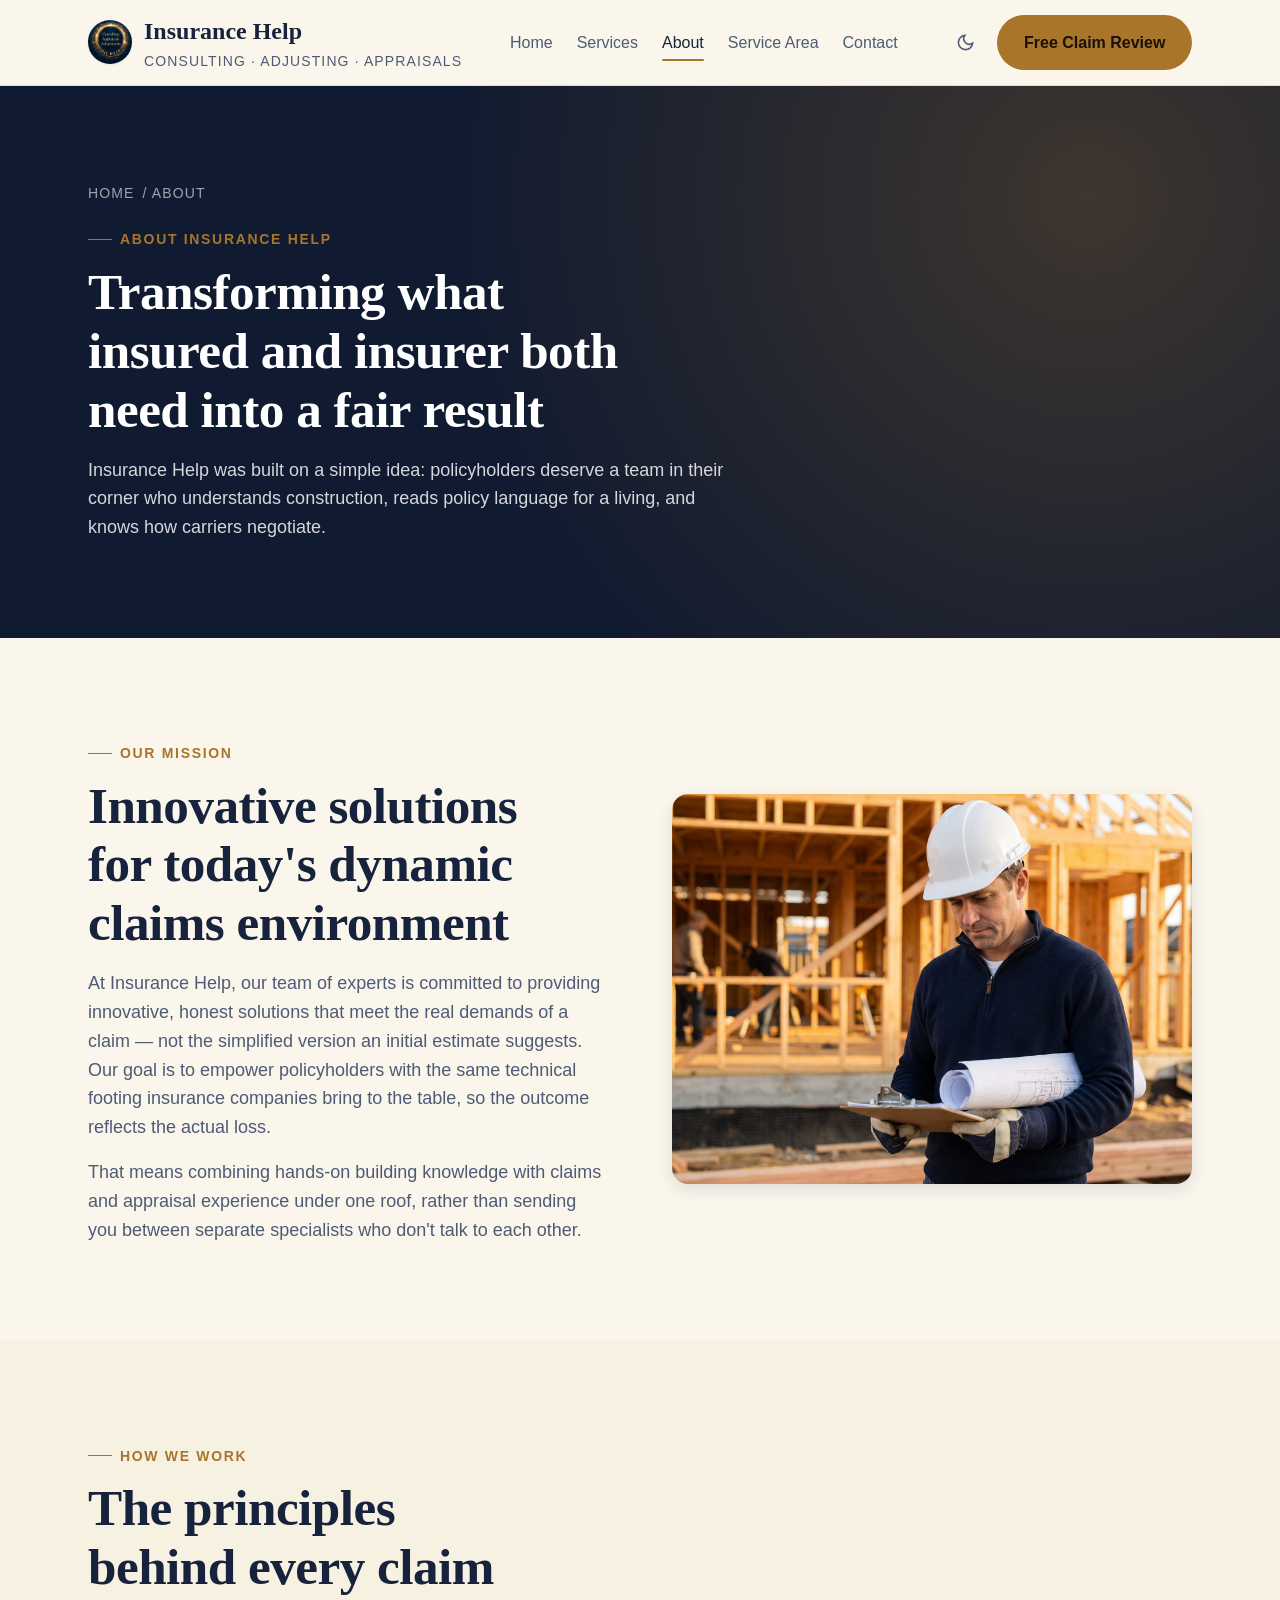
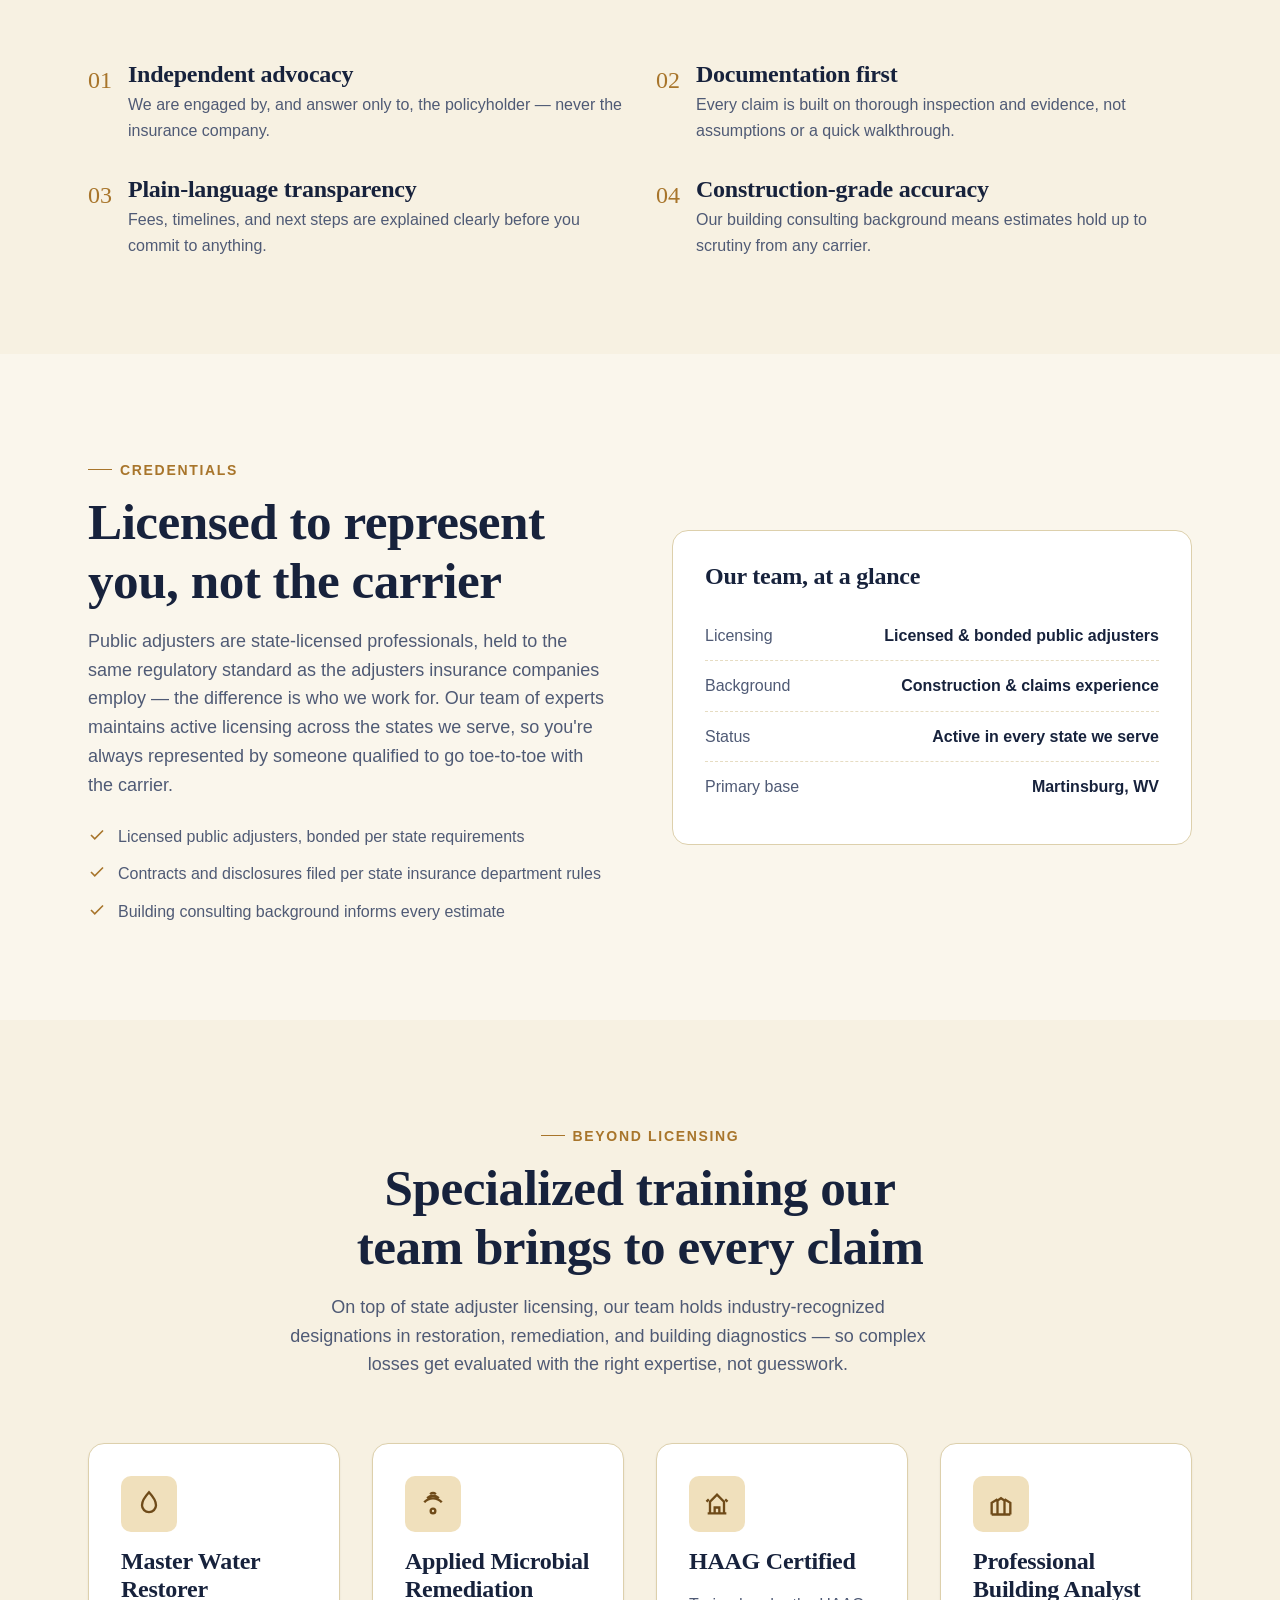
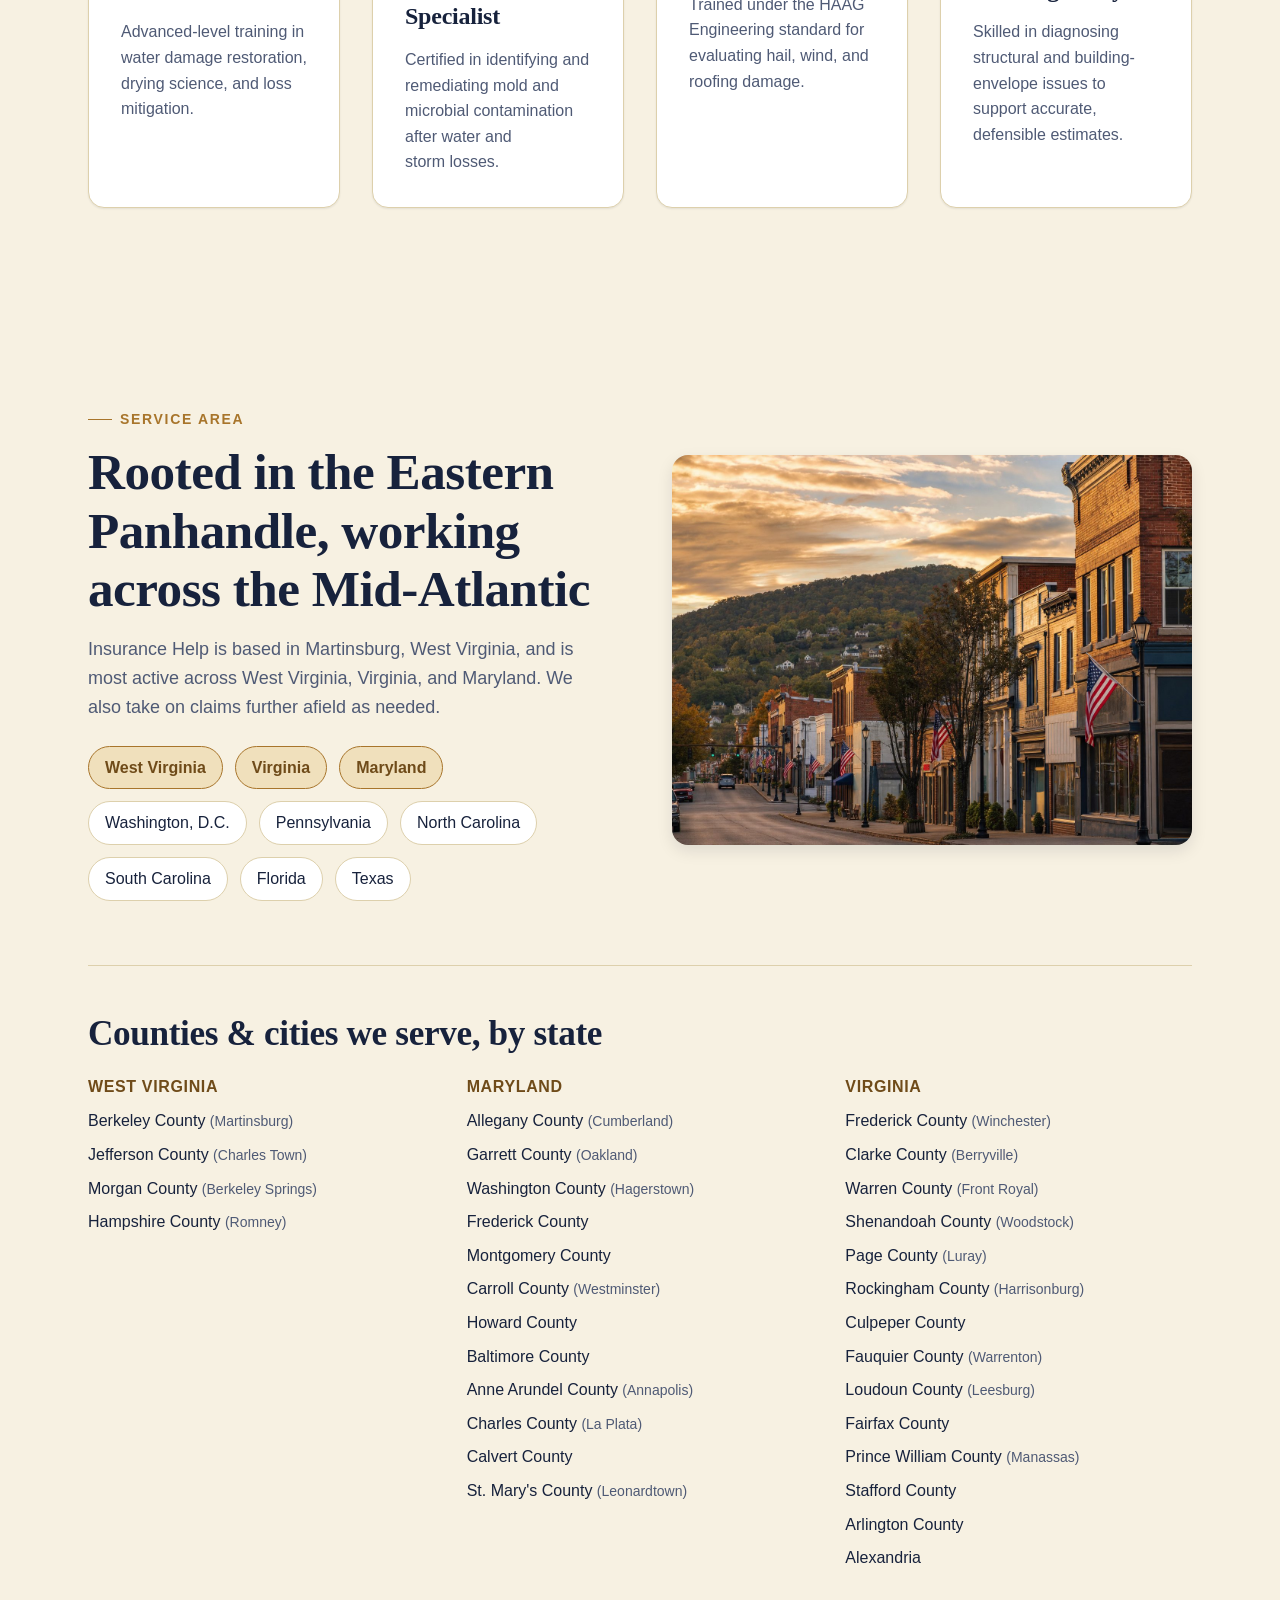
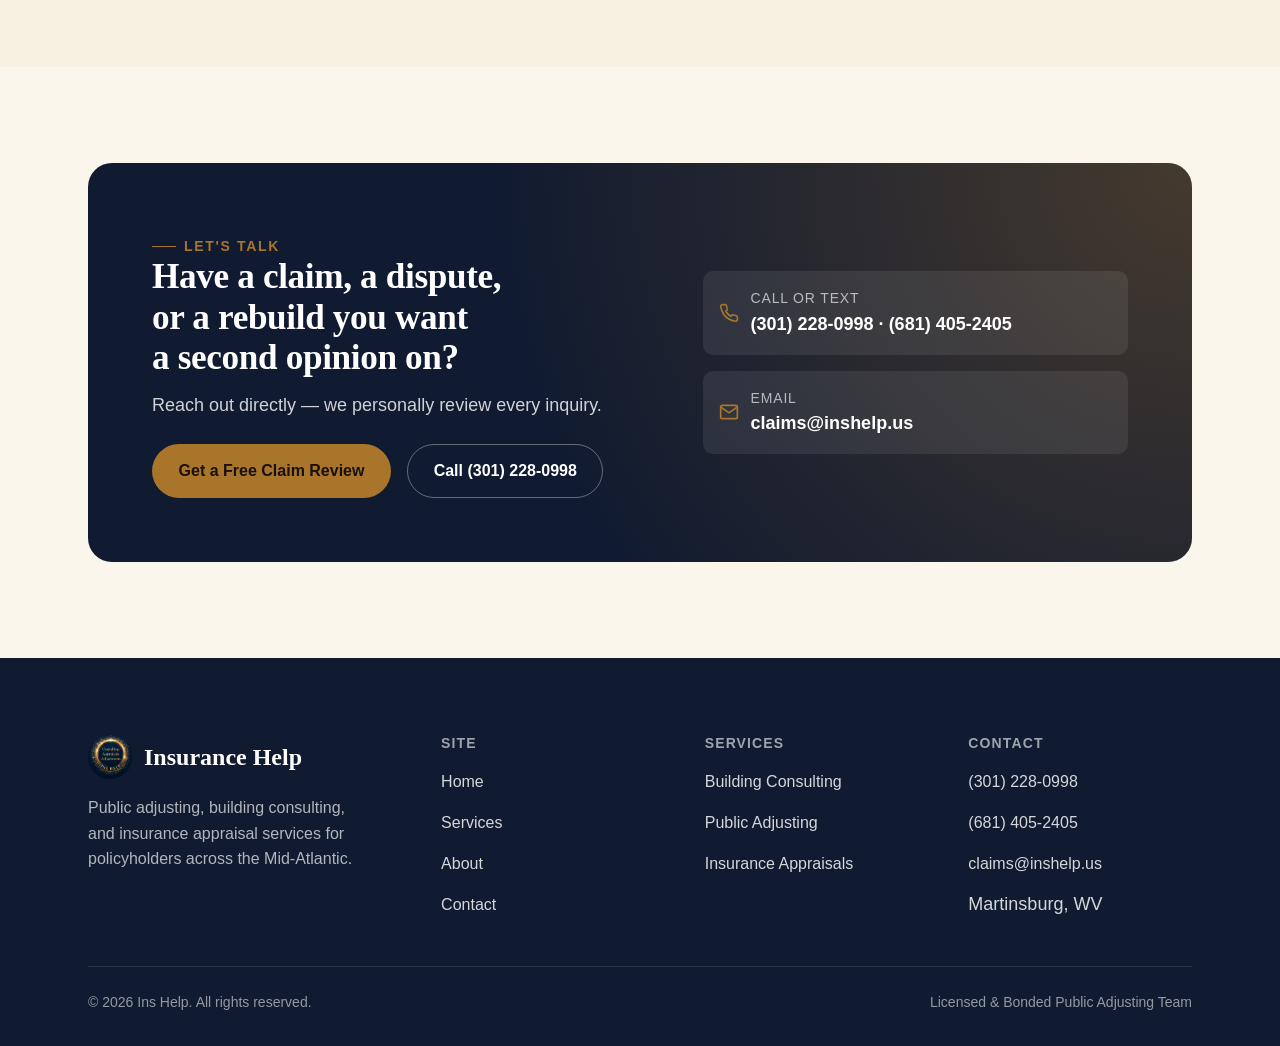
==== commit 76039d61: "Fix contact email domain: claims@inshelp.com -> claims@inshelp.us" ====
--- a/about.html
+++ b/about.html
@@ -26,7 +26,7 @@
   "areaServed": ["West Virginia","Virginia","Maryland","District of Columbia","Pennsylvania","North Carolina","South Carolina","Florida","Texas","Berkeley County, WV","Jefferson County, WV","Morgan County, WV","Hampshire County, WV","Allegany County, MD","Garrett County, MD","Frederick County, MD","Washington County, MD","Montgomery County, MD","Carroll County, MD","Howard County, MD","Charles County, MD","Calvert County, MD","Baltimore County, MD","Anne Arundel County, MD","St. Mary's County, MD","Frederick County, VA","Clarke County, VA","Loudoun County, VA","Fairfax County, VA","Arlington County, VA","Alexandria, VA","Prince William County, VA","Fauquier County, VA","Warren County, VA","Shenandoah County, VA","Culpeper County, VA","Stafford County, VA","Rockingham County, VA","Page County, VA"],
   "address": { "@type": "PostalAddress", "addressLocality": "Martinsburg", "addressRegion": "WV", "addressCountry": "US" },
   "telephone": "+13012280998",
-  "email": "claims@inshelp.com",
+  "email": "claims@inshelp.us",
   "url": "https://inshelp.us/about.html"
 }
 </script>
@@ -302,7 +302,7 @@
           </div>
           <div class="cta-contact">
             <svg viewBox="0 0 24 24" fill="none" stroke="currentColor" stroke-width="2"><rect x="2" y="4" width="20" height="16" rx="2"/><path d="m22 6-10 7L2 6"/></svg>
-            <div><div class="lbl">Email</div><div class="val">claims@inshelp.com</div></div>
+            <div><div class="lbl">Email</div><div class="val">claims@inshelp.us</div></div>
           </div>
         </div>
       </div>
@@ -340,7 +340,7 @@
         <ul>
           <li><a href="tel:+13012280998">(301) 228-0998</a></li>
           <li><a href="tel:+16814052405">(681) 405-2405</a></li>
-          <li><a href="mailto:claims@inshelp.com">claims@inshelp.com</a></li>
+          <li><a href="mailto:claims@inshelp.us">claims@inshelp.us</a></li>
           <li>Martinsburg, WV</li>
         </ul>
       </div>
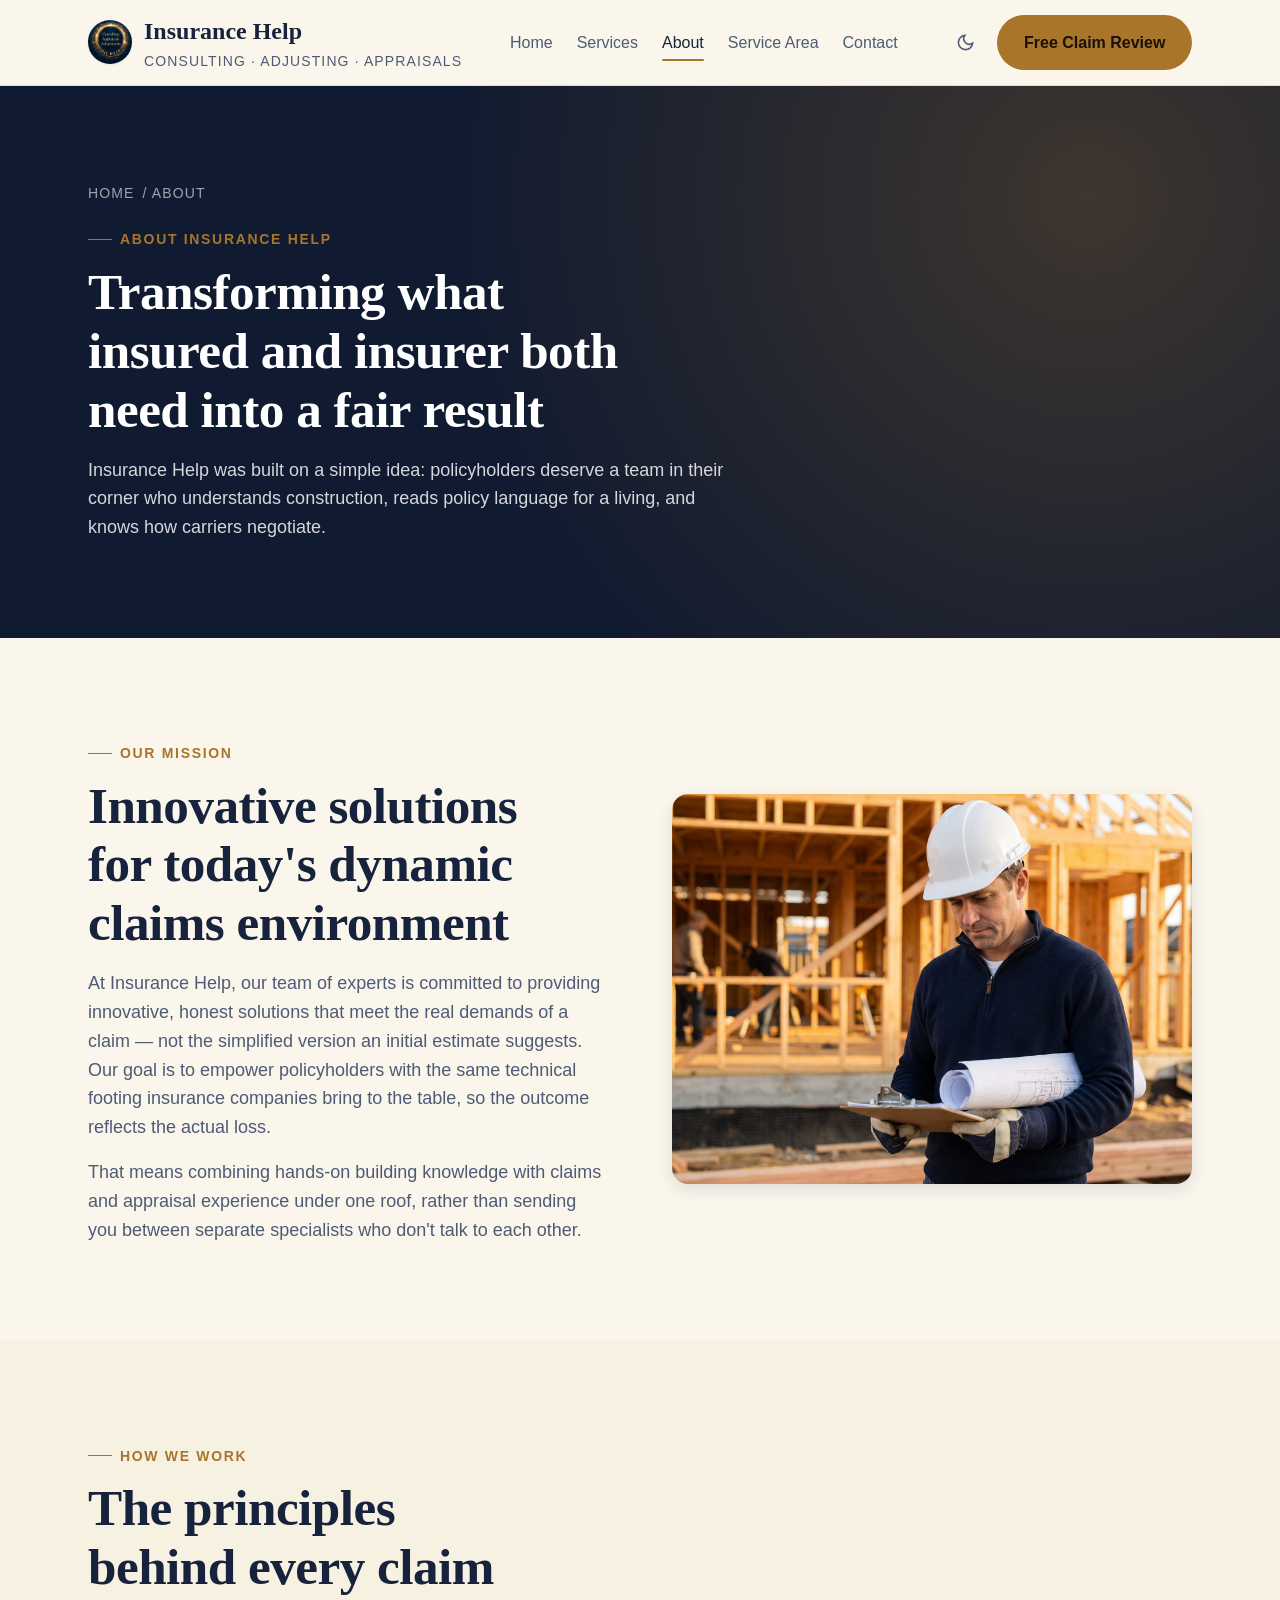
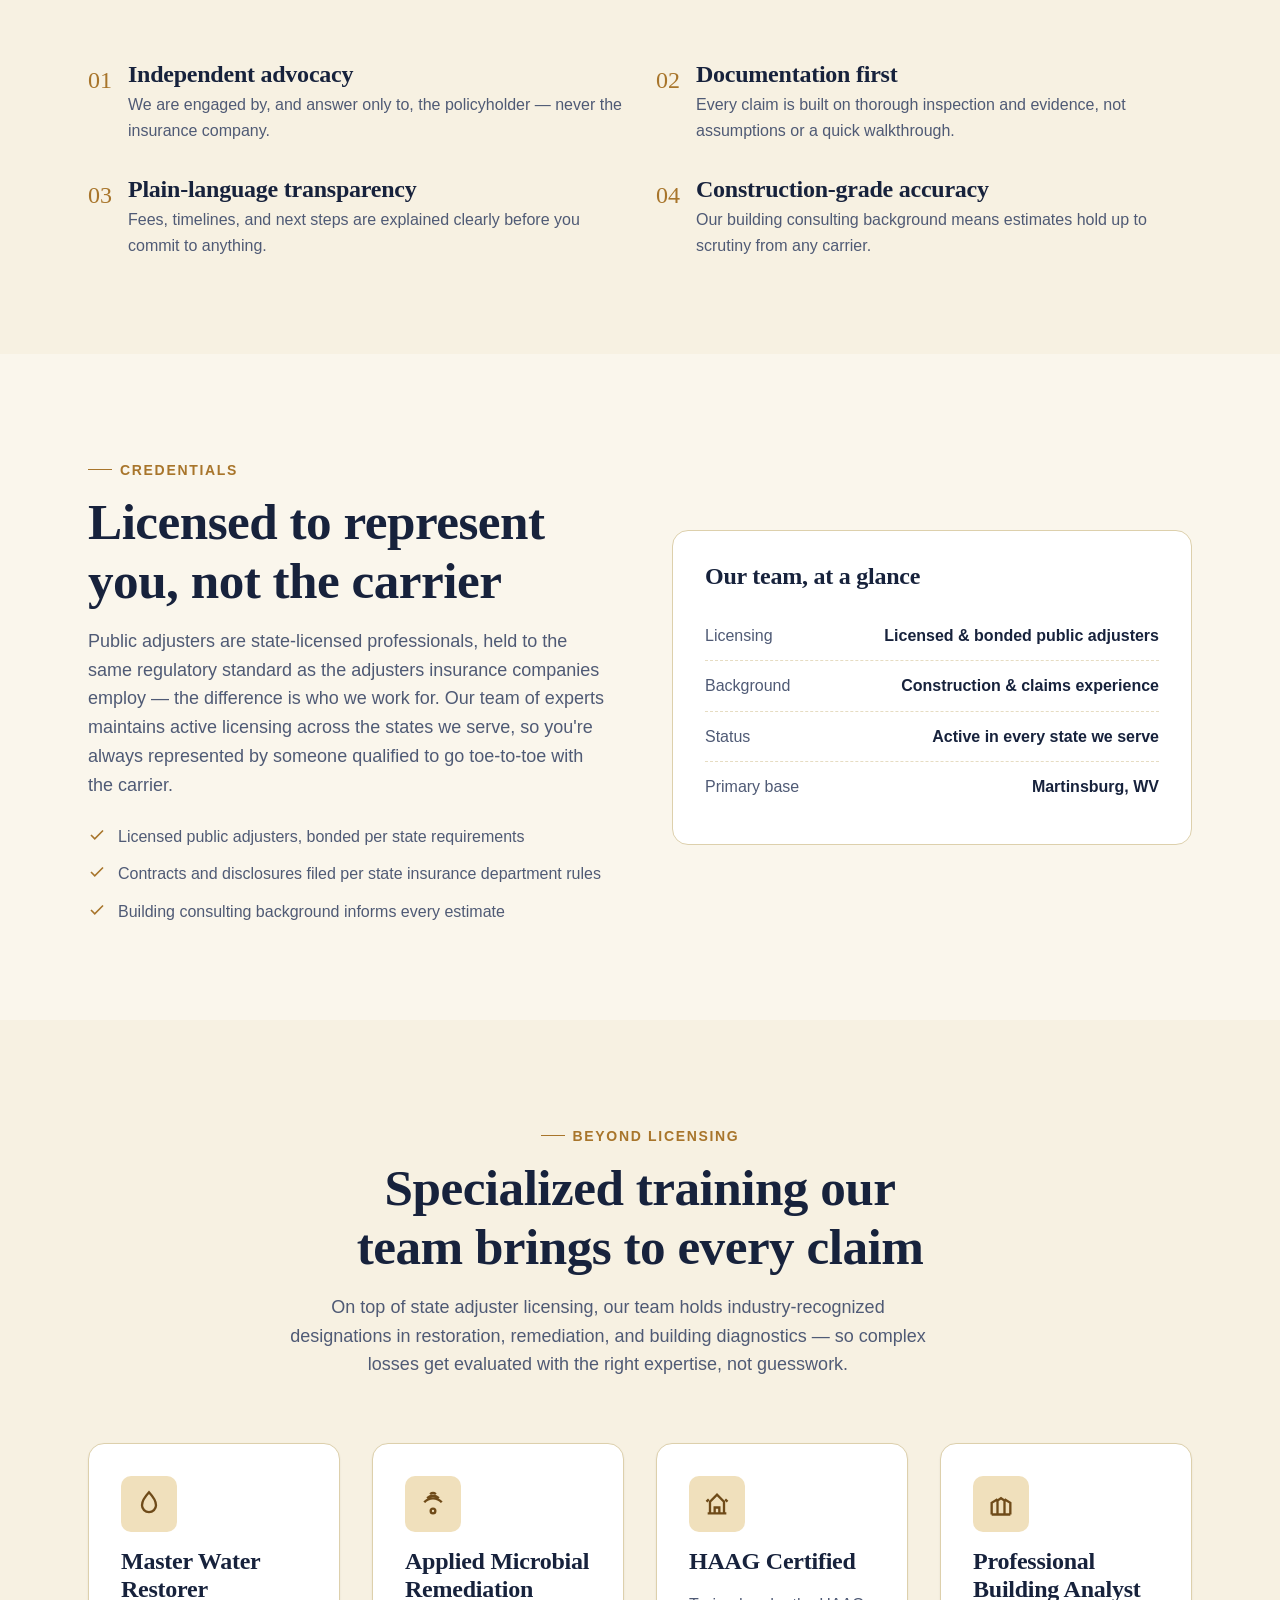
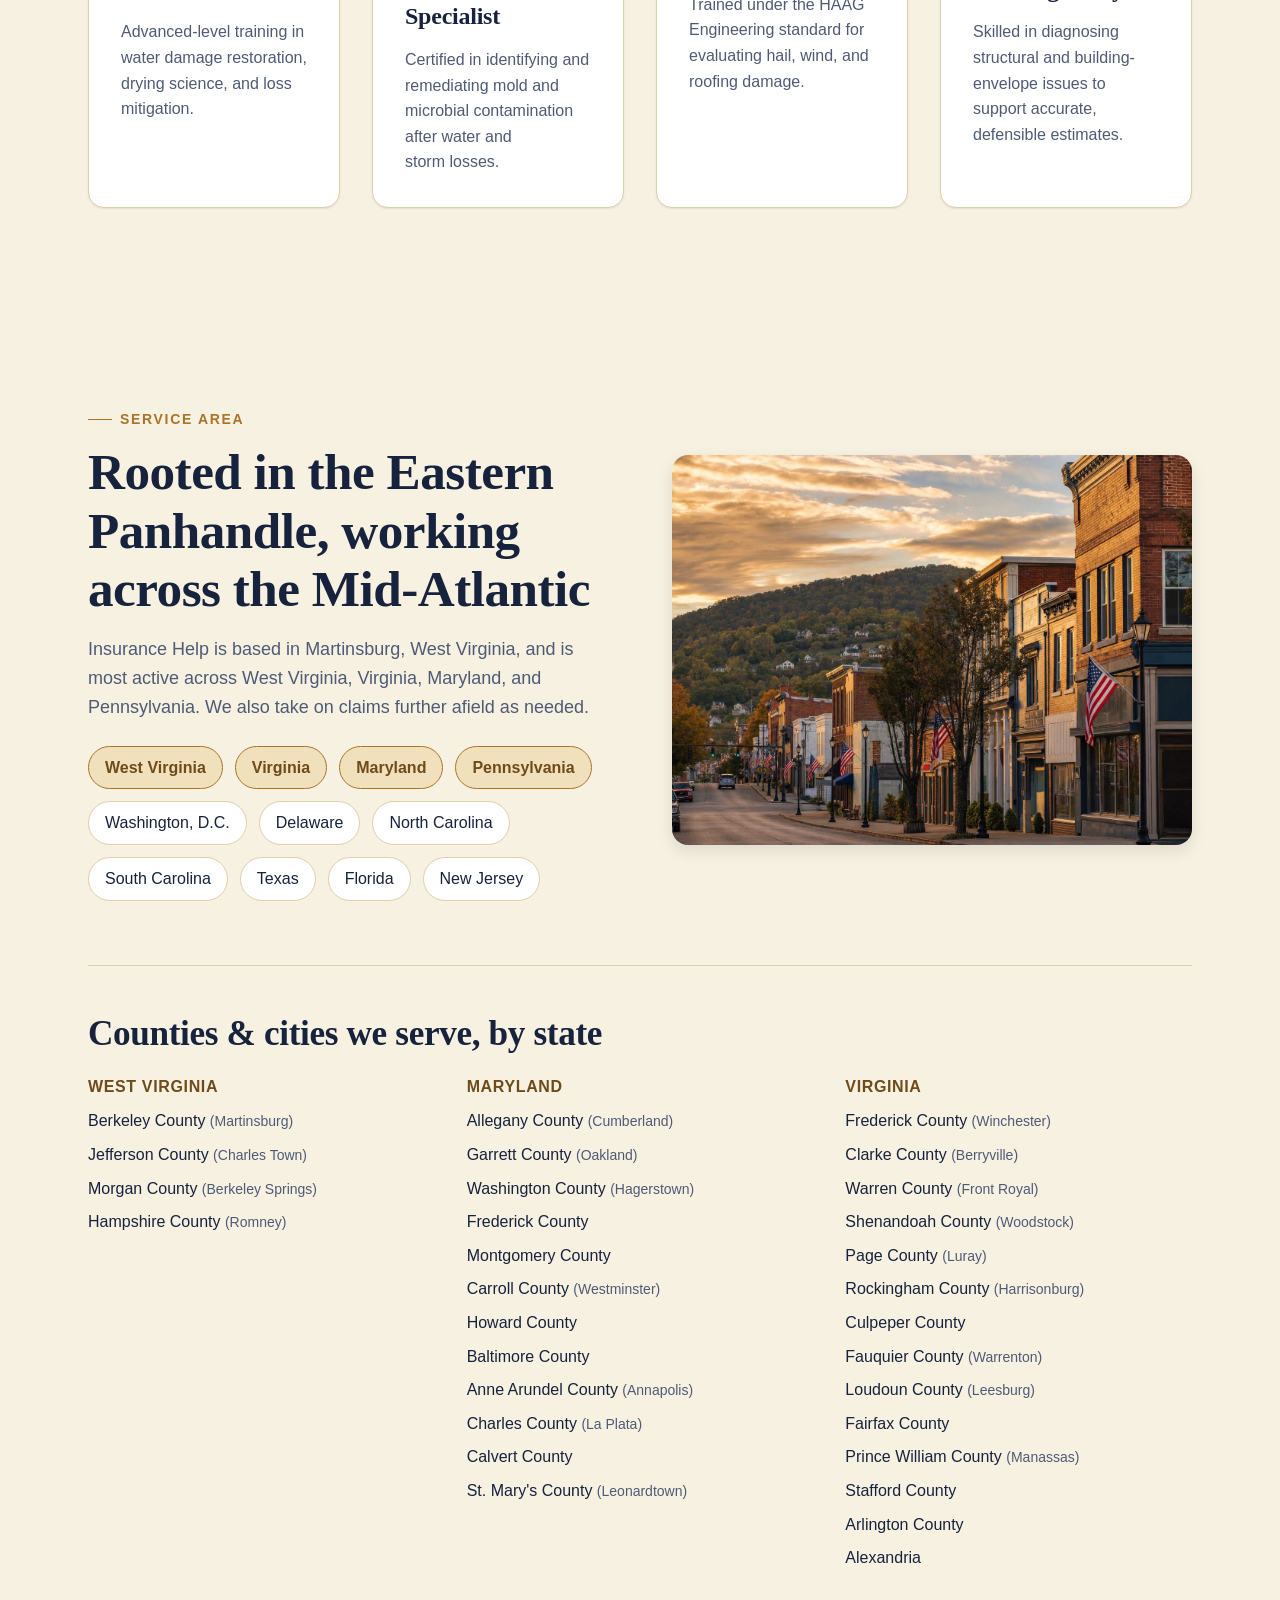
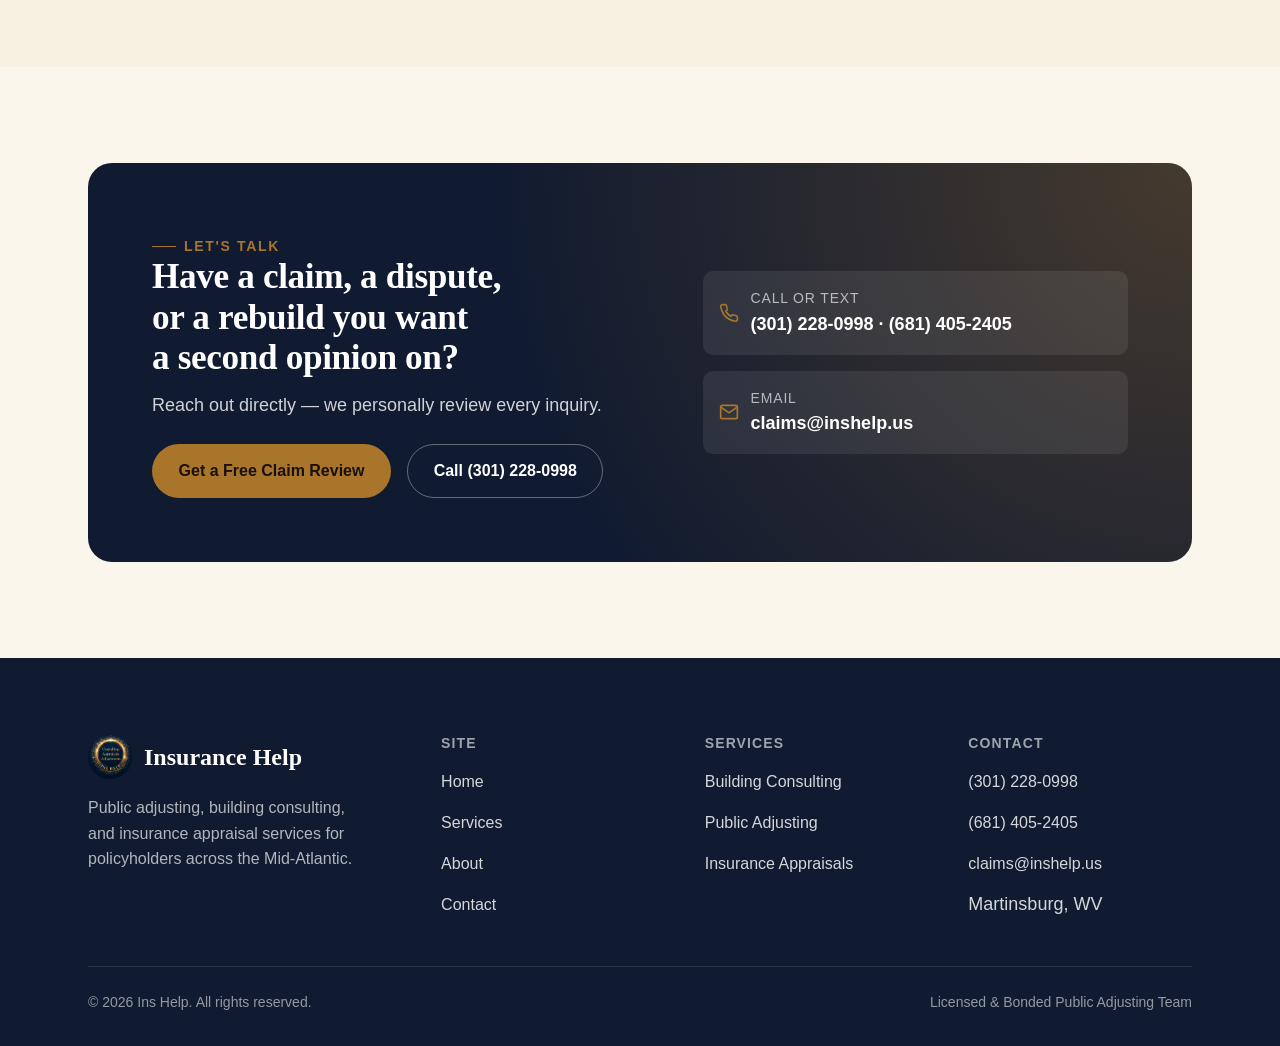
==== commit a43082cd: "Highlight Pennsylvania as a primary service area; add Delaware and New Jersey to service area list" ====
--- a/about.html
+++ b/about.html
@@ -23,7 +23,7 @@
   "@type": "InsuranceAgency",
   "name": "Insurance Help",
   "description": "Public adjusting, building consulting, and insurance appraisal services for policyholders across the Eastern Panhandle of West Virginia and the Mid-Atlantic.",
-  "areaServed": ["West Virginia","Virginia","Maryland","District of Columbia","Pennsylvania","North Carolina","South Carolina","Florida","Texas","Berkeley County, WV","Jefferson County, WV","Morgan County, WV","Hampshire County, WV","Allegany County, MD","Garrett County, MD","Frederick County, MD","Washington County, MD","Montgomery County, MD","Carroll County, MD","Howard County, MD","Charles County, MD","Calvert County, MD","Baltimore County, MD","Anne Arundel County, MD","St. Mary's County, MD","Frederick County, VA","Clarke County, VA","Loudoun County, VA","Fairfax County, VA","Arlington County, VA","Alexandria, VA","Prince William County, VA","Fauquier County, VA","Warren County, VA","Shenandoah County, VA","Culpeper County, VA","Stafford County, VA","Rockingham County, VA","Page County, VA"],
+  "areaServed": ["West Virginia","Virginia","Maryland","Pennsylvania","District of Columbia","Delaware","North Carolina","South Carolina","Texas","Florida","New Jersey","Berkeley County, WV","Jefferson County, WV","Morgan County, WV","Hampshire County, WV","Allegany County, MD","Garrett County, MD","Frederick County, MD","Washington County, MD","Montgomery County, MD","Carroll County, MD","Howard County, MD","Charles County, MD","Calvert County, MD","Baltimore County, MD","Anne Arundel County, MD","St. Mary's County, MD","Frederick County, VA","Clarke County, VA","Loudoun County, VA","Fairfax County, VA","Arlington County, VA","Alexandria, VA","Prince William County, VA","Fauquier County, VA","Warren County, VA","Shenandoah County, VA","Culpeper County, VA","Stafford County, VA","Rockingham County, VA","Page County, VA"],
   "address": { "@type": "PostalAddress", "addressLocality": "Martinsburg", "addressRegion": "WV", "addressCountry": "US" },
   "telephone": "+13012280998",
   "email": "claims@inshelp.us",
@@ -211,17 +211,19 @@
         <div class="split-body" data-reveal>
           <span class="eyebrow">Service area</span>
           <h2 class="section-title">Rooted in the Eastern Panhandle, working across the Mid-Atlantic</h2>
-          <p class="text-muted" style="margin-top: var(--space-4);">Insurance Help is based in Martinsburg, West Virginia, and is most active across West Virginia, Virginia, and Maryland. We also take on claims further afield as needed.</p>
+          <p class="text-muted" style="margin-top: var(--space-4);">Insurance Help is based in Martinsburg, West Virginia, and is most active across West Virginia, Virginia, Maryland, and Pennsylvania. We also take on claims further afield as needed.</p>
           <div class="area-pills" style="margin-top: var(--space-6);">
             <span class="area-pill area-pill--primary">West Virginia</span>
             <span class="area-pill area-pill--primary">Virginia</span>
             <span class="area-pill area-pill--primary">Maryland</span>
+            <span class="area-pill area-pill--primary">Pennsylvania</span>
             <span class="area-pill">Washington, D.C.</span>
-            <span class="area-pill">Pennsylvania</span>
+            <span class="area-pill">Delaware</span>
             <span class="area-pill">North Carolina</span>
             <span class="area-pill">South Carolina</span>
+            <span class="area-pill">Texas</span>
             <span class="area-pill">Florida</span>
-            <span class="area-pill">Texas</span>
+            <span class="area-pill">New Jersey</span>
           </div>
         </div>
         <div class="split-media" data-reveal>
